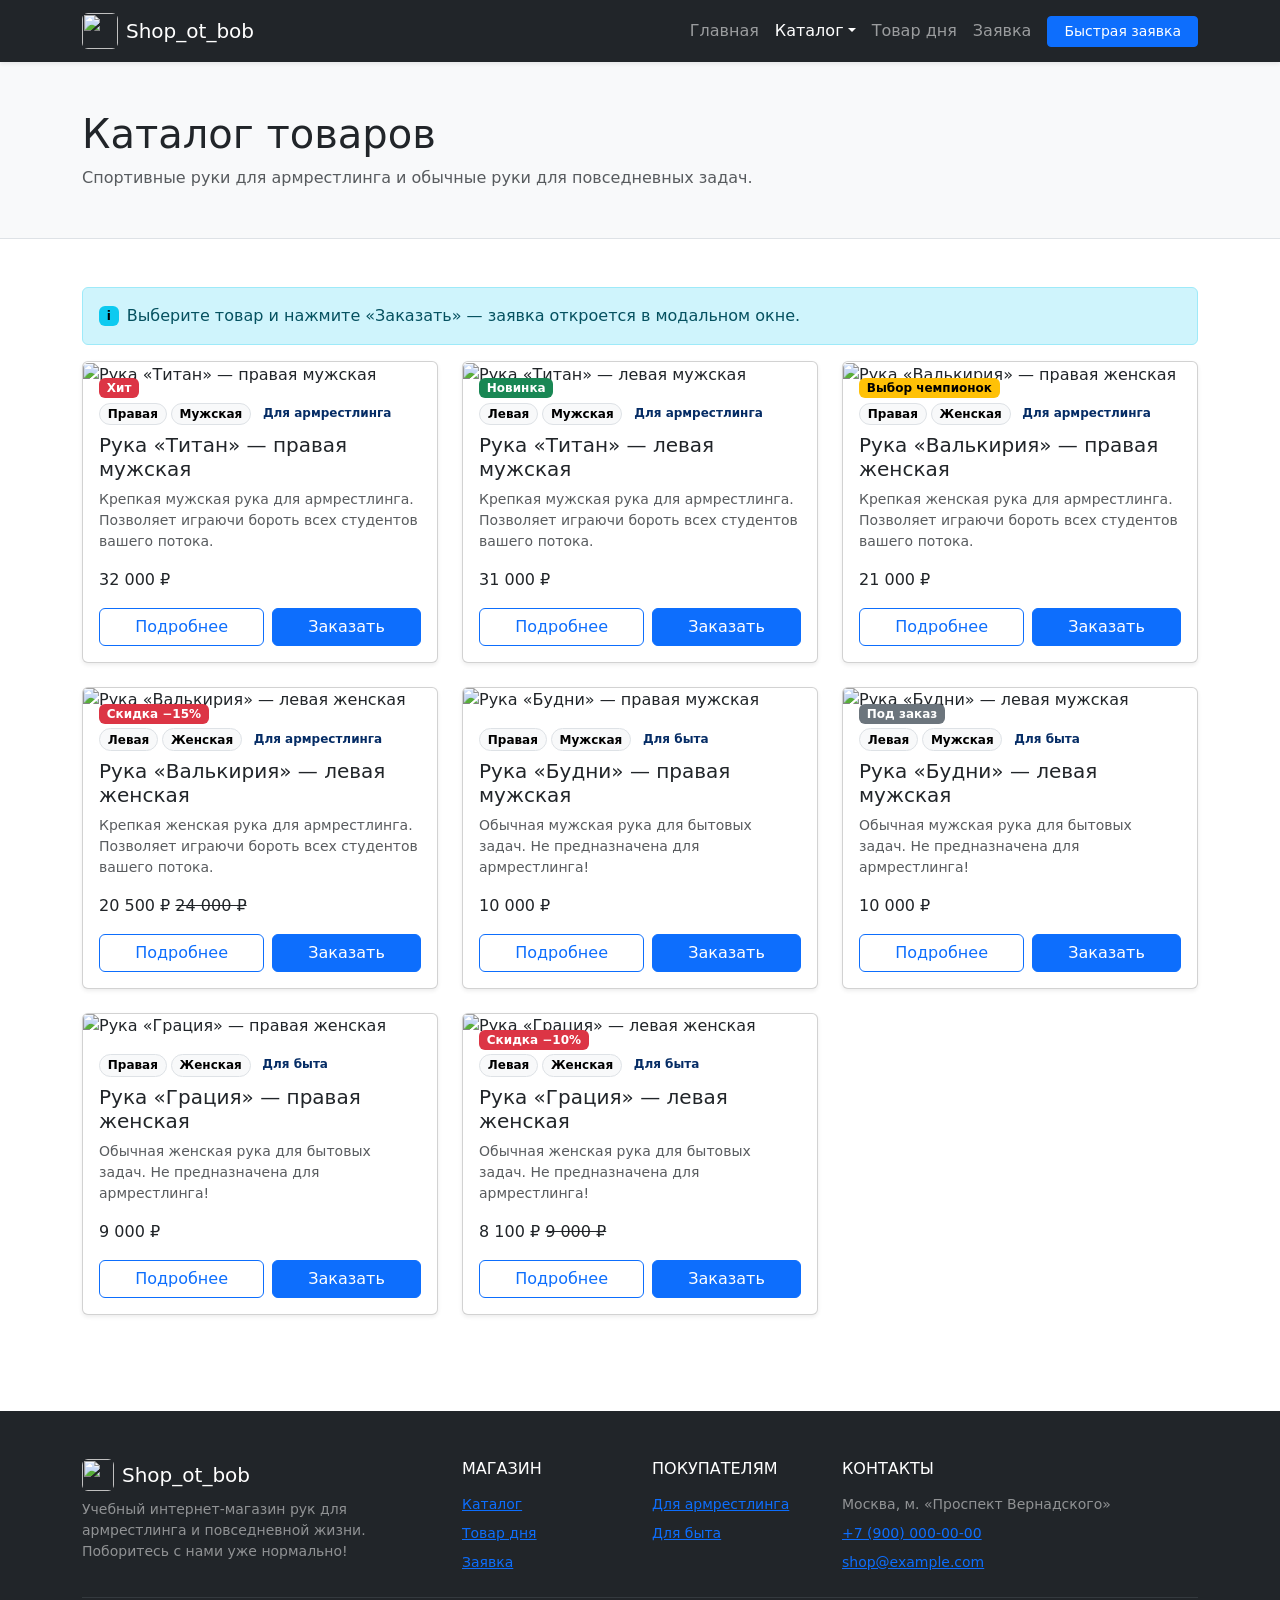
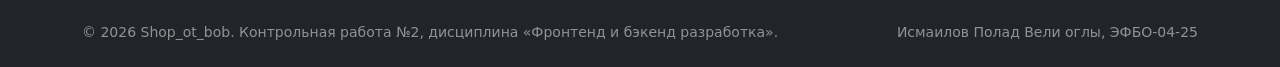
==== catalog.html @ 92229700 "feat: add catalog page with Bootstrap cards and badges Co-Authored-By: Claude Opus 5.5 <noreply@anth" ====
<!DOCTYPE html>
<html lang="ru">
<head>
  <meta charset="UTF-8">
  <meta name="viewport" content="width=device-width, initial-scale=1.0">
  <title>Каталог — Shop_ot_bob</title>
  <link rel="icon" type="image/png" href="images/logo.png">
  <link rel="preconnect" href="https://fonts.googleapis.com">
  <link rel="preconnect" href="https://fonts.gstatic.com" crossorigin>
  <link href="https://fonts.googleapis.com/css2?family=Russo+One&display=swap" rel="stylesheet">
  <link href="https://cdn.jsdelivr.net/npm/bootstrap@5.3.8/dist/css/bootstrap.min.css" rel="stylesheet">
  <link rel="stylesheet" href="css/custom.css">
</head>
<body class="d-flex flex-column min-vh-100">
  <header>
    <nav class="navbar navbar-expand-lg navbar-dark bg-dark sticky-top shadow-sm site-navbar" aria-label="Основная навигация">
      <div class="container">
        <a class="navbar-brand d-flex align-items-center gap-2 brand" href="index.html">
          <img src="images/logo.png" alt="" width="36" height="36" class="rounded-2">
          Shop_ot_bob
        </a>
        <button class="navbar-toggler" type="button" data-bs-toggle="collapse" data-bs-target="#mainNavbar" aria-controls="mainNavbar" aria-expanded="false" aria-label="Открыть меню">
          <span class="navbar-toggler-icon"></span>
        </button>
        <div class="collapse navbar-collapse" id="mainNavbar">
          <ul class="navbar-nav ms-auto mb-2 mb-lg-0 align-items-lg-center">
          <li class="nav-item"><a class="nav-link" href="index.html">Главная</a></li>
          <li class="nav-item dropdown">
            <a class="nav-link dropdown-toggle active" aria-current="page" href="catalog.html" role="button" data-bs-toggle="dropdown" aria-expanded="false">Каталог</a>
            <ul class="dropdown-menu dropdown-menu-dark">
              <li><a class="dropdown-item" href="catalog.html">Все товары</a></li>
              <li><hr class="dropdown-divider"></li>
              <li><a class="dropdown-item" href="catalog.html?category=sport">Для армрестлинга</a></li>
              <li><a class="dropdown-item" href="catalog.html?category=daily">Для быта</a></li>
            </ul>
          </li>
          <li class="nav-item"><a class="nav-link" href="product.html">Товар дня</a></li>
          <li class="nav-item"><a class="nav-link" href="order.html">Заявка</a></li>
          <li class="nav-item ms-lg-2 mt-2 mt-lg-0">
            <button type="button" class="btn btn-primary btn-sm px-3" data-bs-toggle="modal" data-bs-target="#orderModal">Быстрая заявка</button>
          </li>
          </ul>
        </div>
      </div>
    </nav>
  </header>

  <main class="flex-grow-1">
    <section class="page-head bg-body-tertiary border-bottom py-4 py-lg-5">
      <div class="container">
        <h1 class="section-title display-6 mb-2">Каталог товаров</h1>
        <p class="text-body-secondary mb-0">Спортивные руки для армрестлинга и обычные руки для повседневных задач.</p>
      </div>
    </section>

    <section class="container my-4 my-lg-5">
          <div class="alert alert-info d-flex align-items-center gap-2" role="alert">
            <span class="badge text-bg-info">i</span>
            <span>Выберите товар и нажмите «Заказать» — заявка откроется в модальном окне.</span>
          </div>
          <div class="row g-4" id="catalogGrid">
            <div class="col-12 col-sm-6 col-xl-4 product-col" data-id="1" data-name="Рука «Титан» — правая мужская" data-price="32000" data-category="sport" data-gender="m" data-side="right" data-stock="yes">
              <article class="card product-card h-100 shadow-sm">
                <div class="product-card__media position-relative">
                  <span class="badge text-bg-danger product-card__badge position-absolute top-0 start-0 m-3">Хит</span>
                  <img src="images/pravaya_ruka.png" class="card-img-top product-card__img" alt="Рука «Титан» — правая мужская" loading="lazy">
                </div>
                <div class="card-body d-flex flex-column">
                  <div class="d-flex flex-wrap gap-1 mb-2">
                    <span class="badge rounded-pill text-bg-light border">Правая</span>
                    <span class="badge rounded-pill text-bg-light border">Мужская</span>
                    <span class="badge rounded-pill text-bg-primary-subtle text-primary-emphasis">Для армрестлинга</span>
                  </div>
                  <h3 class="card-title h5">Рука «Титан» — правая мужская</h3>
                  <p class="card-text text-body-secondary small">Крепкая мужская рука для армрестлинга. Позволяет играючи бороть всех студентов вашего потока.</p>
                  <div class="mt-auto">
                    <p class="price mb-3">32 000 ₽</p>
                    <div class="d-flex gap-2">
                      <a href="product.html?id=1" class="btn btn-outline-primary flex-fill">Подробнее</a>
                      <button type="button" class="btn btn-primary flex-fill" data-bs-toggle="modal" data-bs-target="#orderModal" data-product="1">Заказать</button>
                    </div>
                  </div>
                </div>
              </article>
            </div>
            <div class="col-12 col-sm-6 col-xl-4 product-col" data-id="2" data-name="Рука «Титан» — левая мужская" data-price="31000" data-category="sport" data-gender="m" data-side="left" data-stock="yes">
              <article class="card product-card h-100 shadow-sm">
                <div class="product-card__media position-relative">
                  <span class="badge text-bg-success product-card__badge position-absolute top-0 start-0 m-3">Новинка</span>
                  <img src="images/levaya_ruka.png" class="card-img-top product-card__img" alt="Рука «Титан» — левая мужская" loading="lazy">
                </div>
                <div class="card-body d-flex flex-column">
                  <div class="d-flex flex-wrap gap-1 mb-2">
                    <span class="badge rounded-pill text-bg-light border">Левая</span>
                    <span class="badge rounded-pill text-bg-light border">Мужская</span>
                    <span class="badge rounded-pill text-bg-primary-subtle text-primary-emphasis">Для армрестлинга</span>
                  </div>
                  <h3 class="card-title h5">Рука «Титан» — левая мужская</h3>
                  <p class="card-text text-body-secondary small">Крепкая мужская рука для армрестлинга. Позволяет играючи бороть всех студентов вашего потока.</p>
                  <div class="mt-auto">
                    <p class="price mb-3">31 000 ₽</p>
                    <div class="d-flex gap-2">
                      <a href="product.html?id=2" class="btn btn-outline-primary flex-fill">Подробнее</a>
                      <button type="button" class="btn btn-primary flex-fill" data-bs-toggle="modal" data-bs-target="#orderModal" data-product="2">Заказать</button>
                    </div>
                  </div>
                </div>
              </article>
            </div>
            <div class="col-12 col-sm-6 col-xl-4 product-col" data-id="3" data-name="Рука «Валькирия» — правая женская" data-price="21000" data-category="sport" data-gender="f" data-side="right" data-stock="yes">
              <article class="card product-card h-100 shadow-sm">
                <div class="product-card__media position-relative">
                  <span class="badge text-bg-warning product-card__badge position-absolute top-0 start-0 m-3">Выбор чемпионок</span>
                  <img src="images/prav_zhenskaya_ruka.png" class="card-img-top product-card__img" alt="Рука «Валькирия» — правая женская" loading="lazy">
                </div>
                <div class="card-body d-flex flex-column">
                  <div class="d-flex flex-wrap gap-1 mb-2">
                    <span class="badge rounded-pill text-bg-light border">Правая</span>
                    <span class="badge rounded-pill text-bg-light border">Женская</span>
                    <span class="badge rounded-pill text-bg-primary-subtle text-primary-emphasis">Для армрестлинга</span>
                  </div>
                  <h3 class="card-title h5">Рука «Валькирия» — правая женская</h3>
                  <p class="card-text text-body-secondary small">Крепкая женская рука для армрестлинга. Позволяет играючи бороть всех студентов вашего потока.</p>
                  <div class="mt-auto">
                    <p class="price mb-3">21 000 ₽</p>
                    <div class="d-flex gap-2">
                      <a href="product.html?id=3" class="btn btn-outline-primary flex-fill">Подробнее</a>
                      <button type="button" class="btn btn-primary flex-fill" data-bs-toggle="modal" data-bs-target="#orderModal" data-product="3">Заказать</button>
                    </div>
                  </div>
                </div>
              </article>
            </div>
            <div class="col-12 col-sm-6 col-xl-4 product-col" data-id="4" data-name="Рука «Валькирия» — левая женская" data-price="20500" data-category="sport" data-gender="f" data-side="left" data-stock="yes">
              <article class="card product-card h-100 shadow-sm">
                <div class="product-card__media position-relative">
                  <span class="badge text-bg-danger product-card__badge position-absolute top-0 start-0 m-3">Скидка −15%</span>
                  <img src="images/lev_zhenskaya_ruka.png" class="card-img-top product-card__img" alt="Рука «Валькирия» — левая женская" loading="lazy">
                </div>
                <div class="card-body d-flex flex-column">
                  <div class="d-flex flex-wrap gap-1 mb-2">
                    <span class="badge rounded-pill text-bg-light border">Левая</span>
                    <span class="badge rounded-pill text-bg-light border">Женская</span>
                    <span class="badge rounded-pill text-bg-primary-subtle text-primary-emphasis">Для армрестлинга</span>
                  </div>
                  <h3 class="card-title h5">Рука «Валькирия» — левая женская</h3>
                  <p class="card-text text-body-secondary small">Крепкая женская рука для армрестлинга. Позволяет играючи бороть всех студентов вашего потока.</p>
                  <div class="mt-auto">
                    <p class="price mb-3">20 500 ₽ <s class="price-old">24 000 ₽</s></p>
                    <div class="d-flex gap-2">
                      <a href="product.html?id=4" class="btn btn-outline-primary flex-fill">Подробнее</a>
                      <button type="button" class="btn btn-primary flex-fill" data-bs-toggle="modal" data-bs-target="#orderModal" data-product="4">Заказать</button>
                    </div>
                  </div>
                </div>
              </article>
            </div>
            <div class="col-12 col-sm-6 col-xl-4 product-col" data-id="5" data-name="Рука «Будни» — правая мужская" data-price="10000" data-category="daily" data-gender="m" data-side="right" data-stock="yes">
              <article class="card product-card h-100 shadow-sm">
                <div class="product-card__media position-relative">
                  <img src="images/prav_ruka_kontur.png" class="card-img-top product-card__img" alt="Рука «Будни» — правая мужская" loading="lazy">
                </div>
                <div class="card-body d-flex flex-column">
                  <div class="d-flex flex-wrap gap-1 mb-2">
                    <span class="badge rounded-pill text-bg-light border">Правая</span>
                    <span class="badge rounded-pill text-bg-light border">Мужская</span>
                    <span class="badge rounded-pill text-bg-primary-subtle text-primary-emphasis">Для быта</span>
                  </div>
                  <h3 class="card-title h5">Рука «Будни» — правая мужская</h3>
                  <p class="card-text text-body-secondary small">Обычная мужская рука для бытовых задач. Не предназначена для армрестлинга!</p>
                  <div class="mt-auto">
                    <p class="price mb-3">10 000 ₽</p>
                    <div class="d-flex gap-2">
                      <a href="product.html?id=5" class="btn btn-outline-primary flex-fill">Подробнее</a>
                      <button type="button" class="btn btn-primary flex-fill" data-bs-toggle="modal" data-bs-target="#orderModal" data-product="5">Заказать</button>
                    </div>
                  </div>
                </div>
              </article>
            </div>
            <div class="col-12 col-sm-6 col-xl-4 product-col" data-id="6" data-name="Рука «Будни» — левая мужская" data-price="10000" data-category="daily" data-gender="m" data-side="left" data-stock="no">
              <article class="card product-card h-100 shadow-sm">
                <div class="product-card__media position-relative">
                  <span class="badge text-bg-secondary product-card__badge position-absolute top-0 start-0 m-3">Под заказ</span>
                  <img src="images/lev_ruka_kontur.png" class="card-img-top product-card__img" alt="Рука «Будни» — левая мужская" loading="lazy">
                </div>
                <div class="card-body d-flex flex-column">
                  <div class="d-flex flex-wrap gap-1 mb-2">
                    <span class="badge rounded-pill text-bg-light border">Левая</span>
                    <span class="badge rounded-pill text-bg-light border">Мужская</span>
                    <span class="badge rounded-pill text-bg-primary-subtle text-primary-emphasis">Для быта</span>
                  </div>
                  <h3 class="card-title h5">Рука «Будни» — левая мужская</h3>
                  <p class="card-text text-body-secondary small">Обычная мужская рука для бытовых задач. Не предназначена для армрестлинга!</p>
                  <div class="mt-auto">
                    <p class="price mb-3">10 000 ₽</p>
                    <div class="d-flex gap-2">
                      <a href="product.html?id=6" class="btn btn-outline-primary flex-fill">Подробнее</a>
                      <button type="button" class="btn btn-primary flex-fill" data-bs-toggle="modal" data-bs-target="#orderModal" data-product="6">Заказать</button>
                    </div>
                  </div>
                </div>
              </article>
            </div>
            <div class="col-12 col-sm-6 col-xl-4 product-col" data-id="7" data-name="Рука «Грация» — правая женская" data-price="9000" data-category="daily" data-gender="f" data-side="right" data-stock="yes">
              <article class="card product-card h-100 shadow-sm">
                <div class="product-card__media position-relative">
                  <img src="images/prav_tonkaya_zhenskaya_ruka.png" class="card-img-top product-card__img" alt="Рука «Грация» — правая женская" loading="lazy">
                </div>
                <div class="card-body d-flex flex-column">
                  <div class="d-flex flex-wrap gap-1 mb-2">
                    <span class="badge rounded-pill text-bg-light border">Правая</span>
                    <span class="badge rounded-pill text-bg-light border">Женская</span>
                    <span class="badge rounded-pill text-bg-primary-subtle text-primary-emphasis">Для быта</span>
                  </div>
                  <h3 class="card-title h5">Рука «Грация» — правая женская</h3>
                  <p class="card-text text-body-secondary small">Обычная женская рука для бытовых задач. Не предназначена для армрестлинга!</p>
                  <div class="mt-auto">
                    <p class="price mb-3">9 000 ₽</p>
                    <div class="d-flex gap-2">
                      <a href="product.html?id=7" class="btn btn-outline-primary flex-fill">Подробнее</a>
                      <button type="button" class="btn btn-primary flex-fill" data-bs-toggle="modal" data-bs-target="#orderModal" data-product="7">Заказать</button>
                    </div>
                  </div>
                </div>
              </article>
            </div>
            <div class="col-12 col-sm-6 col-xl-4 product-col" data-id="8" data-name="Рука «Грация» — левая женская" data-price="8100" data-category="daily" data-gender="f" data-side="left" data-stock="yes">
              <article class="card product-card h-100 shadow-sm">
                <div class="product-card__media position-relative">
                  <span class="badge text-bg-danger product-card__badge position-absolute top-0 start-0 m-3">Скидка −10%</span>
                  <img src="images/lev_tonkaya_zhenskaya_ruka.png" class="card-img-top product-card__img" alt="Рука «Грация» — левая женская" loading="lazy">
                </div>
                <div class="card-body d-flex flex-column">
                  <div class="d-flex flex-wrap gap-1 mb-2">
                    <span class="badge rounded-pill text-bg-light border">Левая</span>
                    <span class="badge rounded-pill text-bg-light border">Женская</span>
                    <span class="badge rounded-pill text-bg-primary-subtle text-primary-emphasis">Для быта</span>
                  </div>
                  <h3 class="card-title h5">Рука «Грация» — левая женская</h3>
                  <p class="card-text text-body-secondary small">Обычная женская рука для бытовых задач. Не предназначена для армрестлинга!</p>
                  <div class="mt-auto">
                    <p class="price mb-3">8 100 ₽ <s class="price-old">9 000 ₽</s></p>
                    <div class="d-flex gap-2">
                      <a href="product.html?id=8" class="btn btn-outline-primary flex-fill">Подробнее</a>
                      <button type="button" class="btn btn-primary flex-fill" data-bs-toggle="modal" data-bs-target="#orderModal" data-product="8">Заказать</button>
                    </div>
                  </div>
                </div>
              </article>
            </div>
          </div>
    </section>
  </main>

  <footer class="site-footer bg-dark text-white-50 pt-5 pb-4 mt-5">
    <div class="container">
      <div class="row g-4">
        <div class="col-12 col-md-6 col-lg-4">
          <a class="d-inline-flex align-items-center gap-2 text-white text-decoration-none brand fs-5 mb-2" href="index.html">
            <img src="images/logo.png" alt="" width="32" height="32" class="rounded-2">
            Shop_ot_bob
          </a>
          <p class="small mb-0">Учебный интернет-магазин рук для армрестлинга и повседневной жизни. Поборитесь с нами уже нормально!</p>
        </div>
        <div class="col-6 col-md-3 col-lg-2">
          <h2 class="h6 text-white text-uppercase mb-3">Магазин</h2>
          <ul class="list-unstyled small mb-0">
            <li class="mb-2"><a class="footer-link" href="catalog.html">Каталог</a></li>
            <li class="mb-2"><a class="footer-link" href="product.html">Товар дня</a></li>
            <li><a class="footer-link" href="order.html">Заявка</a></li>
          </ul>
        </div>
        <div class="col-6 col-md-3 col-lg-2">
          <h2 class="h6 text-white text-uppercase mb-3">Покупателям</h2>
          <ul class="list-unstyled small mb-0">
            <li class="mb-2"><a class="footer-link" href="catalog.html?category=sport">Для армрестлинга</a></li>
            <li class="mb-2"><a class="footer-link" href="catalog.html?category=daily">Для быта</a></li>
          </ul>
        </div>
        <div class="col-12 col-lg-4">
          <h2 class="h6 text-white text-uppercase mb-3">Контакты</h2>
          <ul class="list-unstyled small mb-0">
            <li class="mb-2">Москва, м. «Проспект Вернадского»</li>
            <li class="mb-2"><a class="footer-link" href="tel:+79000000000">+7 (900) 000-00-00</a></li>
            <li><a class="footer-link" href="mailto:shop@example.com">shop@example.com</a></li>
          </ul>
        </div>
      </div>
      <hr class="border-secondary my-4">
      <div class="d-flex flex-column flex-md-row justify-content-between gap-2 small">
        <span>&copy; 2026 Shop_ot_bob. Контрольная работа №2, дисциплина «Фронтенд и бэкенд разработка».</span>
        <span>Исмаилов Полад Вели оглы, ЭФБО-04-25</span>
      </div>
    </div>
  </footer>

  <div class="modal fade" id="orderModal" tabindex="-1" aria-labelledby="orderModalLabel" aria-hidden="true">
    <div class="modal-dialog modal-dialog-centered">
      <div class="modal-content">
        <form id="quickOrderForm" action="#" method="post">
          <div class="modal-header">
            <h2 class="modal-title fs-5" id="orderModalLabel">Быстрая заявка</h2>
            <button type="button" class="btn-close" data-bs-dismiss="modal" aria-label="Закрыть"></button>
          </div>
          <div class="modal-body">
            <p class="text-body-secondary small">Оставьте контакты — перезвоним в течение дня и уточним размер хвата.</p>
            <div class="mb-3">
              <label for="quick-name" class="form-label">Имя</label>
              <input id="quick-name" name="name" type="text" class="form-control" placeholder="Как к вам обращаться" minlength="2" autocomplete="given-name" required>
            </div>
            <div class="mb-3">
              <label for="quick-phone" class="form-label">Телефон</label>
              <div class="input-group has-validation">
                <span class="input-group-text">+7</span>
                <input id="quick-phone" name="phone" type="tel" inputmode="numeric" class="form-control" placeholder="9001234567" pattern="[0-9]{10}" autocomplete="tel-national" required>
              </div>
            </div>
            <div class="mb-3">
              <label for="quick-product" class="form-label">Товар</label>
              <select id="quick-product" name="product" class="form-select" required>
                <option value="" selected disabled>Выберите товар</option>
                <option value="1" data-price="32000">Рука «Титан» — правая мужская — 32 000 ₽</option>
                <option value="2" data-price="31000">Рука «Титан» — левая мужская — 31 000 ₽</option>
                <option value="3" data-price="21000">Рука «Валькирия» — правая женская — 21 000 ₽</option>
                <option value="4" data-price="20500">Рука «Валькирия» — левая женская — 20 500 ₽</option>
                <option value="5" data-price="10000">Рука «Будни» — правая мужская — 10 000 ₽</option>
                <option value="6" data-price="10000">Рука «Будни» — левая мужская — 10 000 ₽</option>
                <option value="7" data-price="9000">Рука «Грация» — правая женская — 9 000 ₽</option>
                <option value="8" data-price="8100">Рука «Грация» — левая женская — 8 100 ₽</option>
              </select>
            </div>
            <div class="form-check">
              <input id="quick-agree" name="agreement" type="checkbox" class="form-check-input" required>
              <label for="quick-agree" class="form-check-label">Согласен на обработку персональных данных</label>
            </div>
          </div>
          <div class="modal-footer">
            <button type="button" class="btn btn-outline-secondary" data-bs-dismiss="modal">Отмена</button>
            <button type="submit" class="btn btn-primary">Отправить заявку</button>
          </div>
        </form>
      </div>
    </div>
  </div>

  <script src="https://cdn.jsdelivr.net/npm/bootstrap@5.3.8/dist/js/bootstrap.bundle.min.js"></script>
</body>
</html>
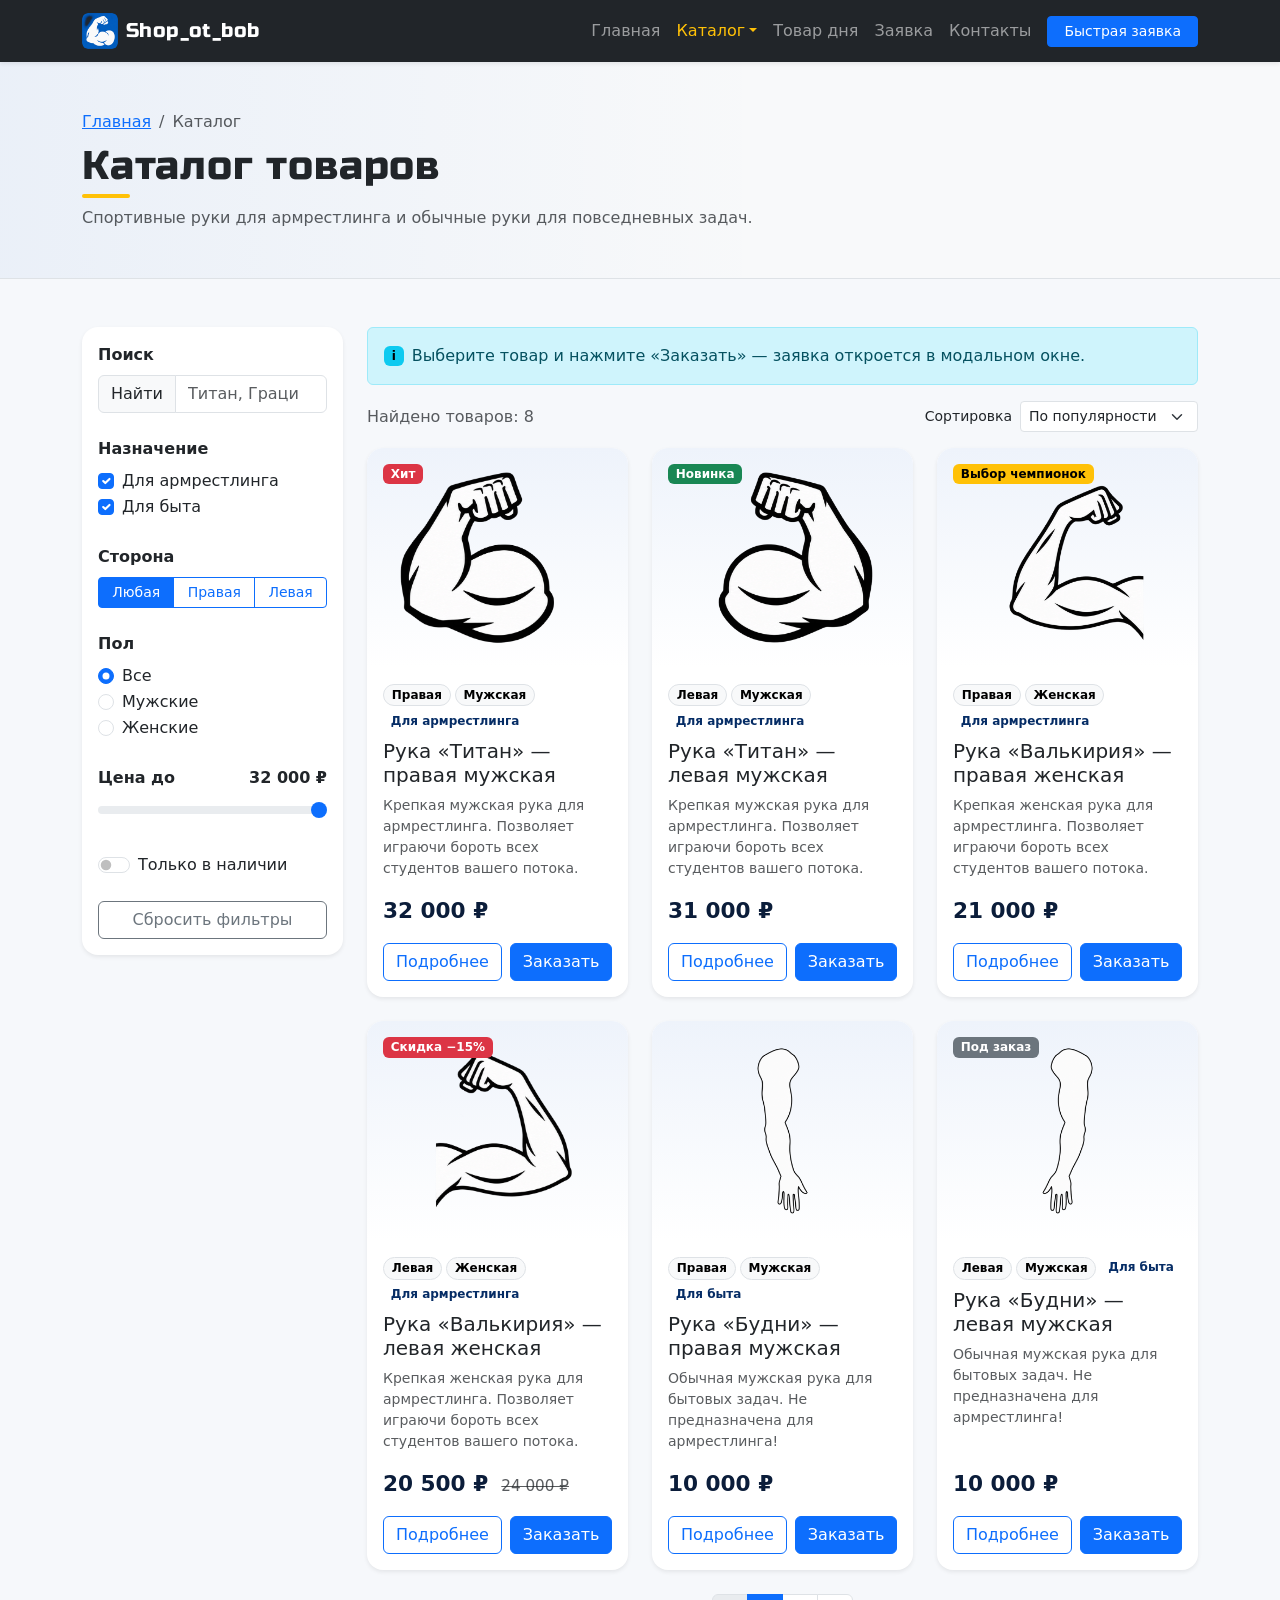
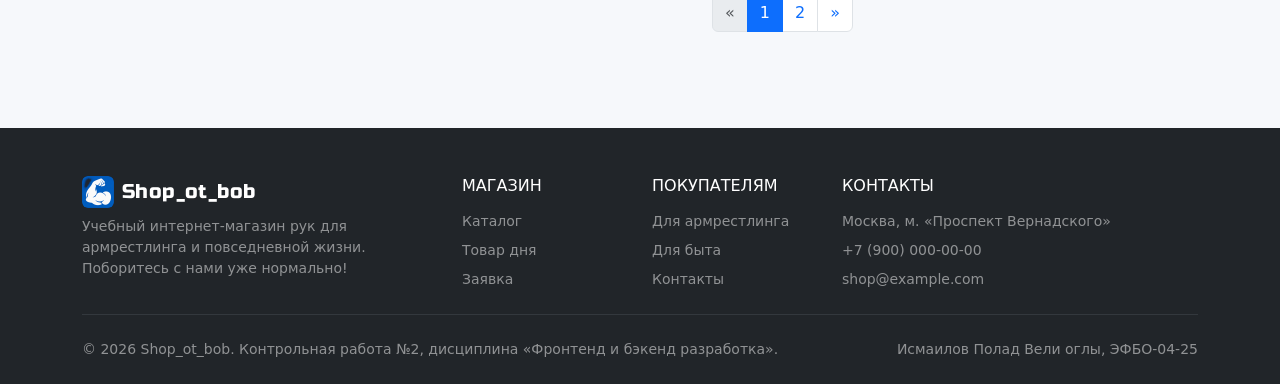
==== commit 723ca0e5: "feat: add catalog filters, sorting and pagination Co-Authored-By: Claude Opus 5.5 <noreply@anthropic" ====
--- a/catalog.html
+++ b/catalog.html
@@ -36,6 +36,7 @@
           </li>
           <li class="nav-item"><a class="nav-link" href="product.html">Товар дня</a></li>
           <li class="nav-item"><a class="nav-link" href="order.html">Заявка</a></li>
+          <li class="nav-item"><a class="nav-link" href="contacts.html">Контакты</a></li>
           <li class="nav-item ms-lg-2 mt-2 mt-lg-0">
             <button type="button" class="btn btn-primary btn-sm px-3" data-bs-toggle="modal" data-bs-target="#orderModal">Быстрая заявка</button>
           </li>
@@ -48,16 +49,104 @@
   <main class="flex-grow-1">
     <section class="page-head bg-body-tertiary border-bottom py-4 py-lg-5">
       <div class="container">
+        <nav aria-label="Хлебные крошки">
+          <ol class="breadcrumb mb-2">
+            <li class="breadcrumb-item"><a href="index.html">Главная</a></li>
+            <li class="breadcrumb-item active" aria-current="page">Каталог</li>
+          </ol>
+        </nav>
         <h1 class="section-title display-6 mb-2">Каталог товаров</h1>
         <p class="text-body-secondary mb-0">Спортивные руки для армрестлинга и обычные руки для повседневных задач.</p>
       </div>
     </section>
 
     <section class="container my-4 my-lg-5">
+      <div class="row g-4">
+        <aside class="col-12 col-lg-3" aria-label="Фильтры каталога">
+          <button class="btn btn-outline-primary w-100 d-lg-none" type="button" data-bs-toggle="collapse" data-bs-target="#filtersCollapse" aria-expanded="false" aria-controls="filtersCollapse">Фильтры и поиск</button>
+          <div class="collapse d-lg-block mt-3 mt-lg-0" id="filtersCollapse">
+            <form id="filterForm" class="card card-body shadow-sm filter-panel" role="search">
+              <label for="filter-search" class="form-label fw-semibold">Поиск</label>
+              <div class="input-group mb-4">
+                <span class="input-group-text">Найти</span>
+                <input id="filter-search" name="search" type="search" class="form-control" placeholder="Титан, Грация…">
+              </div>
+
+              <fieldset class="mb-4">
+                <legend class="fs-6 fw-semibold">Назначение</legend>
+                <div class="form-check">
+                  <input class="form-check-input" type="checkbox" name="category" value="sport" id="cat-sport" checked>
+                  <label class="form-check-label" for="cat-sport">Для армрестлинга</label>
+                </div>
+                <div class="form-check">
+                  <input class="form-check-input" type="checkbox" name="category" value="daily" id="cat-daily" checked>
+                  <label class="form-check-label" for="cat-daily">Для быта</label>
+                </div>
+              </fieldset>
+
+              <fieldset class="mb-4">
+                <legend class="fs-6 fw-semibold">Сторона</legend>
+                <div class="btn-group w-100" role="group" aria-label="Выбор стороны">
+                  <input type="radio" class="btn-check" name="side" id="side-all" value="all" checked>
+                  <label class="btn btn-outline-primary btn-sm" for="side-all">Любая</label>
+                  <input type="radio" class="btn-check" name="side" id="side-right" value="right">
+                  <label class="btn btn-outline-primary btn-sm" for="side-right">Правая</label>
+                  <input type="radio" class="btn-check" name="side" id="side-left" value="left">
+                  <label class="btn btn-outline-primary btn-sm" for="side-left">Левая</label>
+                </div>
+              </fieldset>
+
+              <fieldset class="mb-4">
+                <legend class="fs-6 fw-semibold">Пол</legend>
+                <div class="form-check">
+                  <input class="form-check-input" type="radio" name="gender" value="all" id="gender-all" checked>
+                  <label class="form-check-label" for="gender-all">Все</label>
+                </div>
+                <div class="form-check">
+                  <input class="form-check-input" type="radio" name="gender" value="m" id="gender-m">
+                  <label class="form-check-label" for="gender-m">Мужские</label>
+                </div>
+                <div class="form-check">
+                  <input class="form-check-input" type="radio" name="gender" value="f" id="gender-f">
+                  <label class="form-check-label" for="gender-f">Женские</label>
+                </div>
+              </fieldset>
+
+              <div class="mb-4">
+                <label for="filter-price" class="form-label fw-semibold d-flex justify-content-between">
+                  <span>Цена до</span>
+                  <output id="priceOutput" for="filter-price">32&nbsp;000&nbsp;₽</output>
+                </label>
+                <input id="filter-price" name="price" type="range" class="form-range" min="8000" max="32000" step="500" value="32000">
+              </div>
+
+              <div class="form-check form-switch mb-4">
+                <input class="form-check-input" type="checkbox" role="switch" name="stock" id="filter-stock">
+                <label class="form-check-label" for="filter-stock">Только в наличии</label>
+              </div>
+
+              <button type="reset" class="btn btn-outline-secondary w-100">Сбросить фильтры</button>
+            </form>
+          </div>
+        </aside>
+
+        <div class="col-12 col-lg-9">
           <div class="alert alert-info d-flex align-items-center gap-2" role="alert">
             <span class="badge text-bg-info">i</span>
             <span>Выберите товар и нажмите «Заказать» — заявка откроется в модальном окне.</span>
           </div>
+          <div class="d-flex flex-column flex-sm-row justify-content-between align-items-sm-center gap-2 mb-3">
+            <p id="resultCount" class="mb-0 text-body-secondary" aria-live="polite">Найдено товаров: 8</p>
+            <div class="d-flex align-items-center gap-2">
+              <label for="sortSelect" class="small text-nowrap">Сортировка</label>
+              <select id="sortSelect" class="form-select form-select-sm">
+                <option value="default" selected>По популярности</option>
+                <option value="price-asc">Сначала дешевле</option>
+                <option value="price-desc">Сначала дороже</option>
+                <option value="name">По названию</option>
+              </select>
+            </div>
+          </div>
           <div class="row g-4" id="catalogGrid">
             <div class="col-12 col-sm-6 col-xl-4 product-col" data-id="1" data-name="Рука «Титан» — правая мужская" data-price="32000" data-category="sport" data-gender="m" data-side="right" data-stock="yes">
               <article class="card product-card h-100 shadow-sm">
@@ -250,6 +339,14 @@
               </article>
             </div>
           </div>
+          <div id="emptyAlert" class="alert alert-warning mt-3 d-none" role="alert">
+            По выбранным фильтрам ничего не найдено. Измените условия или <button type="button" class="btn btn-link alert-link p-0 align-baseline" id="emptyReset">сбросьте фильтры</button>.
+          </div>
+          <nav aria-label="Страницы каталога" class="mt-4">
+            <ul class="pagination justify-content-center mb-0" id="catalogPagination"></ul>
+          </nav>
+        </div>
+      </div>
     </section>
   </main>
 
@@ -276,6 +373,7 @@
           <ul class="list-unstyled small mb-0">
             <li class="mb-2"><a class="footer-link" href="catalog.html?category=sport">Для армрестлинга</a></li>
             <li class="mb-2"><a class="footer-link" href="catalog.html?category=daily">Для быта</a></li>
+            <li><a class="footer-link" href="contacts.html">Контакты</a></li>
           </ul>
         </div>
         <div class="col-12 col-lg-4">
@@ -298,7 +396,7 @@
   <div class="modal fade" id="orderModal" tabindex="-1" aria-labelledby="orderModalLabel" aria-hidden="true">
     <div class="modal-dialog modal-dialog-centered">
       <div class="modal-content">
-        <form id="quickOrderForm" action="#" method="post">
+        <form id="quickOrderForm" class="needs-validation" action="#" method="post" novalidate>
           <div class="modal-header">
             <h2 class="modal-title fs-5" id="orderModalLabel">Быстрая заявка</h2>
             <button type="button" class="btn-close" data-bs-dismiss="modal" aria-label="Закрыть"></button>
@@ -308,12 +406,14 @@
             <div class="mb-3">
               <label for="quick-name" class="form-label">Имя</label>
               <input id="quick-name" name="name" type="text" class="form-control" placeholder="Как к вам обращаться" minlength="2" autocomplete="given-name" required>
+              <div class="invalid-feedback">Введите имя (минимум 2 символа).</div>
             </div>
             <div class="mb-3">
               <label for="quick-phone" class="form-label">Телефон</label>
               <div class="input-group has-validation">
                 <span class="input-group-text">+7</span>
                 <input id="quick-phone" name="phone" type="tel" inputmode="numeric" class="form-control" placeholder="9001234567" pattern="[0-9]{10}" autocomplete="tel-national" required>
+                <div class="invalid-feedback">Введите 10 цифр номера без +7.</div>
               </div>
             </div>
             <div class="mb-3">
@@ -329,10 +429,12 @@
                 <option value="7" data-price="9000">Рука «Грация» — правая женская — 9 000 ₽</option>
                 <option value="8" data-price="8100">Рука «Грация» — левая женская — 8 100 ₽</option>
               </select>
+              <div class="invalid-feedback">Выберите товар.</div>
             </div>
             <div class="form-check">
               <input id="quick-agree" name="agreement" type="checkbox" class="form-check-input" required>
               <label for="quick-agree" class="form-check-label">Согласен на обработку персональных данных</label>
+              <div class="invalid-feedback">Без согласия заявку отправить нельзя.</div>
             </div>
           </div>
           <div class="modal-footer">
@@ -344,6 +446,19 @@
     </div>
   </div>
 
+  <div class="toast-container position-fixed bottom-0 end-0 p-3">
+    <div id="appToast" class="toast" role="status" aria-live="polite" aria-atomic="true">
+      <div class="toast-header">
+        <img src="images/logo.png" class="rounded me-2" alt="" width="20" height="20">
+        <strong class="me-auto">Shop_ot_bob</strong>
+        <small>только что</small>
+        <button type="button" class="btn-close" data-bs-dismiss="toast" aria-label="Закрыть"></button>
+      </div>
+      <div class="toast-body" id="appToastBody">Готово!</div>
+    </div>
+  </div>
+
   <script src="https://cdn.jsdelivr.net/npm/bootstrap@5.3.8/dist/js/bootstrap.bundle.min.js"></script>
+  <script src="js/main.js"></script>
 </body>
 </html>
--- a/css/custom.css
+++ b/css/custom.css
@@ -0,0 +1,260 @@
+:root {
+  --shop-accent: #ffc107;
+  --shop-dark: #0b1d3a;
+  --shop-blue: #0d5bd7;
+  --shop-radius: 1rem;
+}
+
+body {
+  background-color: #f6f8fb;
+}
+
+.brand,
+.section-title,
+.hero__title {
+  font-family: "Russo One", system-ui, sans-serif;
+  font-weight: 400;
+  letter-spacing: 0.02em;
+}
+
+.site-navbar .nav-link.active {
+  color: var(--shop-accent);
+}
+
+.section-title {
+  position: relative;
+  padding-bottom: 0.5rem;
+}
+
+.section-title::after {
+  content: "";
+  position: absolute;
+  left: 0;
+  bottom: 0;
+  width: 3rem;
+  height: 4px;
+  border-radius: 2px;
+  background-color: var(--shop-accent);
+}
+
+.text-center > .section-title::after,
+.section-title.text-center::after {
+  left: 50%;
+  transform: translateX(-50%);
+}
+
+.hero {
+  background:
+    radial-gradient(circle at 85% 20%, rgba(13, 91, 215, 0.55), transparent 55%),
+    linear-gradient(135deg, var(--shop-dark) 0%, #13305f 100%);
+}
+
+.hero__stat {
+  background-color: rgba(255, 255, 255, 0.08);
+  border: 1px solid rgba(255, 255, 255, 0.12);
+}
+
+.hero__media {
+  transform: rotate(1.5deg);
+}
+
+.feature {
+  transition: transform 0.2s ease, box-shadow 0.2s ease;
+}
+
+.feature:hover {
+  transform: translateY(-4px);
+  box-shadow: 0 0.75rem 1.5rem rgba(11, 29, 58, 0.08);
+}
+
+.feature__icon {
+  display: inline-flex;
+  align-items: center;
+  justify-content: center;
+  min-width: 3.5rem;
+  height: 3.5rem;
+  padding: 0 0.75rem;
+  border-radius: 999px;
+  background-color: var(--bs-primary-bg-subtle);
+  color: var(--bs-primary-text-emphasis);
+  font-family: "Russo One", system-ui, sans-serif;
+  font-size: 1.1rem;
+}
+
+.product-card {
+  border: 0;
+  border-radius: var(--shop-radius);
+  overflow: hidden;
+  transition: transform 0.2s ease, box-shadow 0.2s ease;
+}
+
+.product-card:hover {
+  transform: translateY(-4px);
+  box-shadow: 0 1rem 2rem rgba(11, 29, 58, 0.12) !important;
+}
+
+.product-card__media {
+  background: linear-gradient(180deg, #eef3fb 0%, #ffffff 100%);
+}
+
+.product-card__img {
+  height: 220px;
+  padding: 1.5rem;
+  object-fit: contain;
+}
+
+.product-card__badge {
+  z-index: 1;
+}
+
+.price {
+  font-weight: 700;
+  font-size: 1.35rem;
+  color: var(--shop-dark);
+}
+
+.price-old {
+  margin-left: 0.35rem;
+  font-weight: 400;
+  font-size: 0.95rem;
+  color: var(--bs-secondary-color);
+}
+
+.site-footer .footer-link {
+  color: inherit;
+  text-decoration: none;
+}
+
+.site-footer .footer-link:hover {
+  color: #fff;
+}
+
+.page-head {
+  background-image: linear-gradient(90deg, rgba(13, 91, 215, 0.06), transparent 60%);
+}
+
+.product-gallery {
+  background: linear-gradient(180deg, #eef3fb 0%, #ffffff 100%);
+}
+
+.product-gallery__img {
+  max-height: 420px;
+  object-fit: contain;
+}
+
+.accordion-button:not(.collapsed) {
+  background-color: var(--bs-primary-bg-subtle);
+}
+
+.filter-panel {
+  border: 0;
+  border-radius: var(--shop-radius);
+}
+
+.promo-slide {
+  min-height: 300px;
+  color: #fff;
+}
+
+.promo-slide--red {
+  background: linear-gradient(120deg, #b02a37, #e35d6a);
+}
+
+.promo-slide--blue {
+  background: linear-gradient(120deg, #0a3d91, var(--shop-blue));
+}
+
+.promo-slide--dark {
+  background: linear-gradient(120deg, var(--shop-dark), #2b3f63);
+}
+
+.promo-slide__img {
+  max-height: 240px;
+  max-width: 100%;
+  filter: drop-shadow(0 0.75rem 1.5rem rgba(0, 0, 0, 0.35));
+}
+
+.promo-carousel .carousel-indicators {
+  margin-bottom: 0.75rem;
+}
+
+.promo-carousel .carousel-control-prev,
+.promo-carousel .carousel-control-next {
+  width: 3rem;
+}
+
+.step__num {
+  display: flex;
+  align-items: center;
+  justify-content: center;
+  width: 3rem;
+  height: 3rem;
+  border-radius: 50%;
+  background-color: var(--shop-accent);
+  color: var(--shop-dark);
+  font-family: "Russo One", system-ui, sans-serif;
+  font-size: 1.25rem;
+}
+
+.cta {
+  background:
+    radial-gradient(circle at 10% 120%, rgba(255, 193, 7, 0.35), transparent 45%),
+    linear-gradient(120deg, var(--shop-blue), #0a3d91);
+}
+
+.order-summary {
+  top: 5.5rem;
+  border: 0;
+  border-radius: var(--shop-radius);
+  overflow: hidden;
+}
+
+.order-summary__img {
+  object-fit: contain;
+}
+
+.founder__img {
+  max-height: 180px;
+}
+
+.map-frame iframe {
+  border: 0;
+}
+
+.product-col.is-entering {
+  animation: card-in 0.25s ease both;
+}
+
+@keyframes card-in {
+  from {
+    opacity: 0;
+    transform: translateY(8px);
+  }
+  to {
+    opacity: 1;
+    transform: none;
+  }
+}
+
+@media (max-width: 575.98px) {
+  .hero__media {
+    transform: none;
+  }
+
+  .promo-slide {
+    min-height: 260px;
+  }
+
+  .map-frame.ratio-21x9 {
+    --bs-aspect-ratio: 75%;
+  }
+}
+
+@media (prefers-reduced-motion: reduce) {
+  .feature,
+  .product-card,
+  .product-col.is-entering {
+    transition: none;
+    animation: none;
+  }
+}
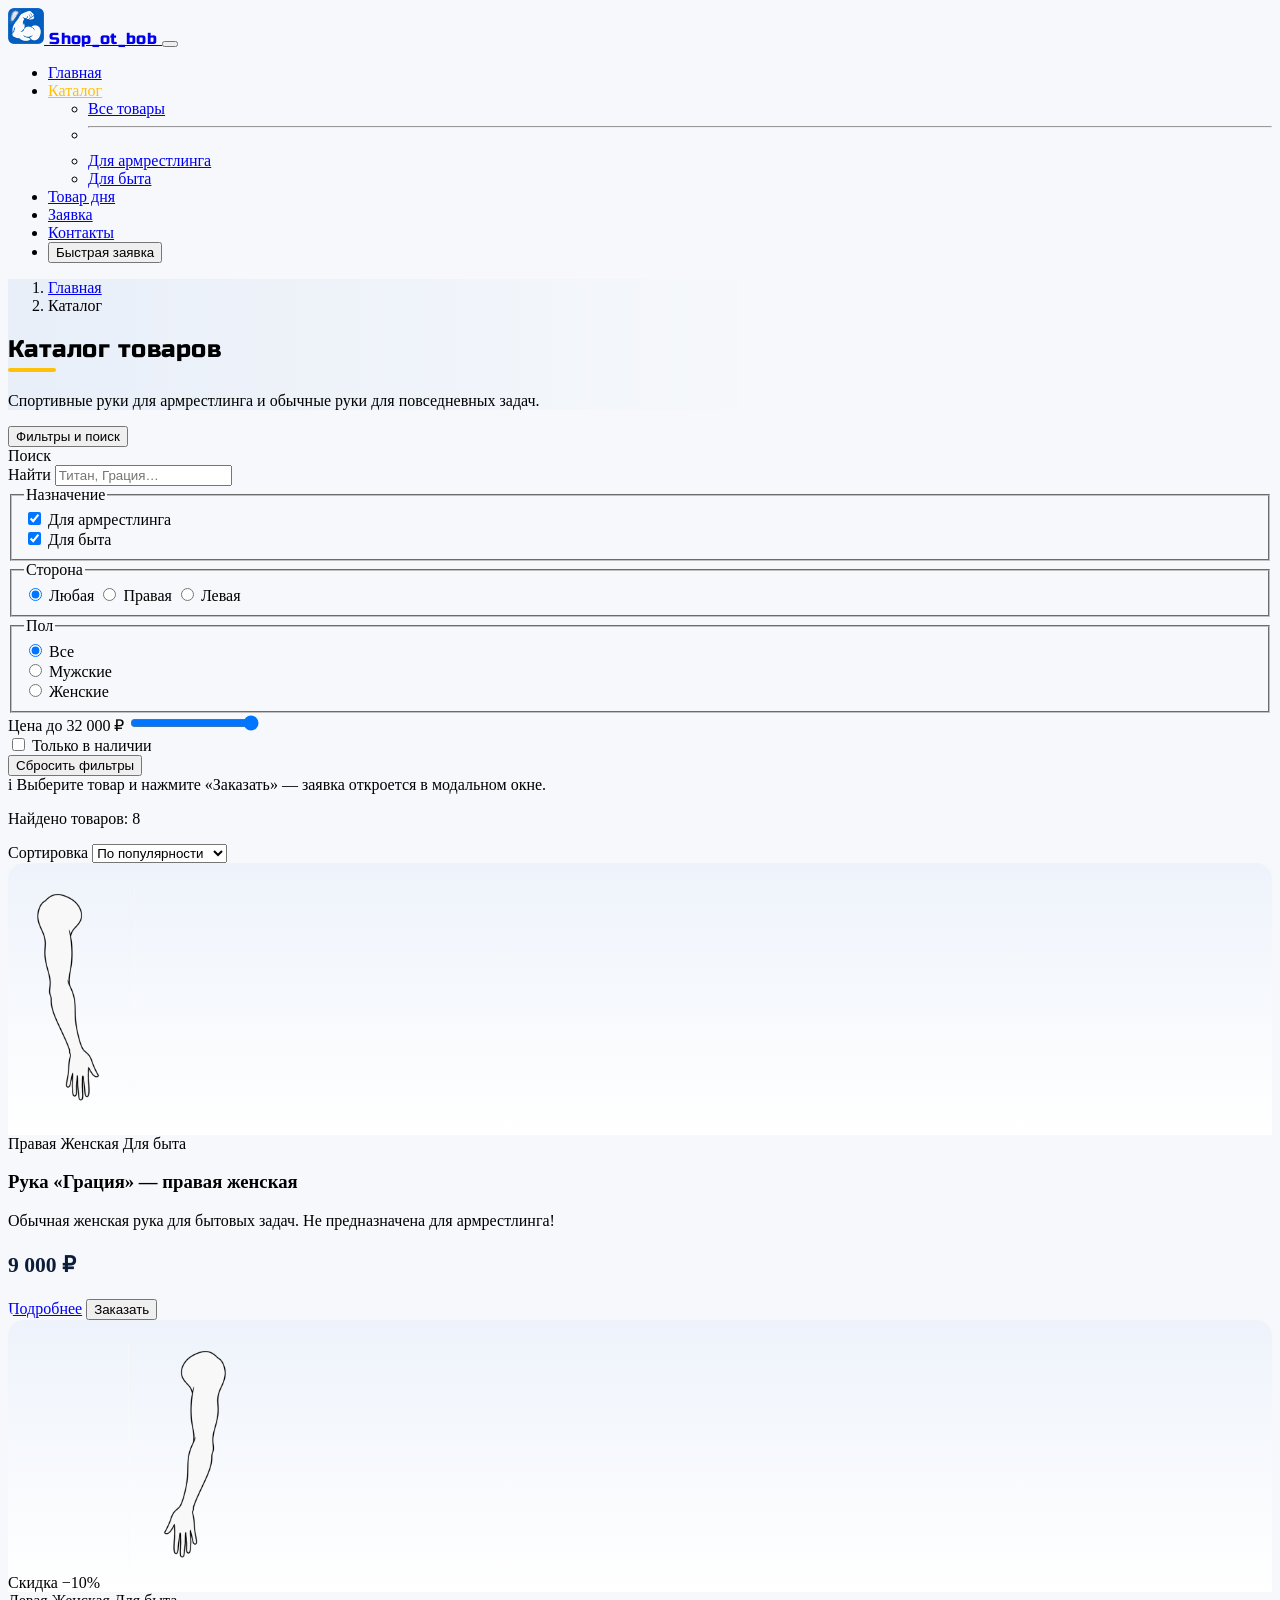
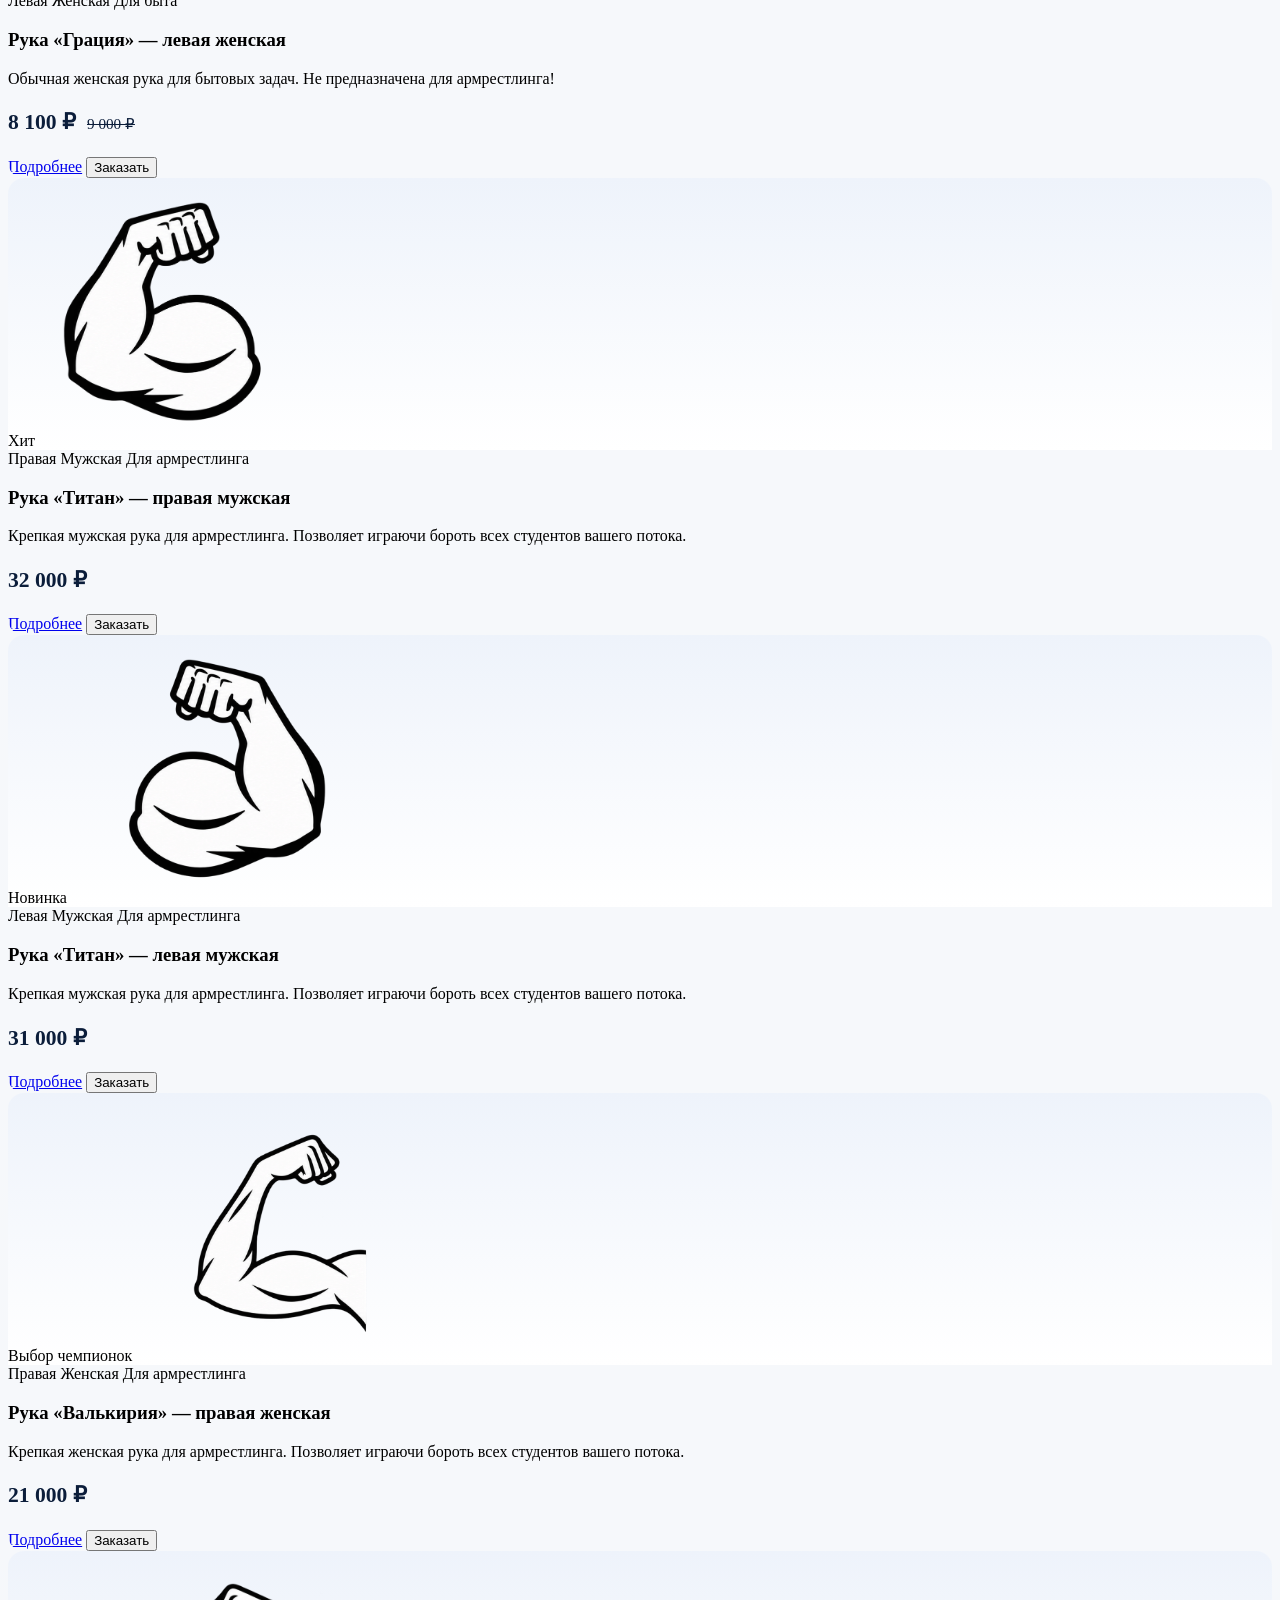
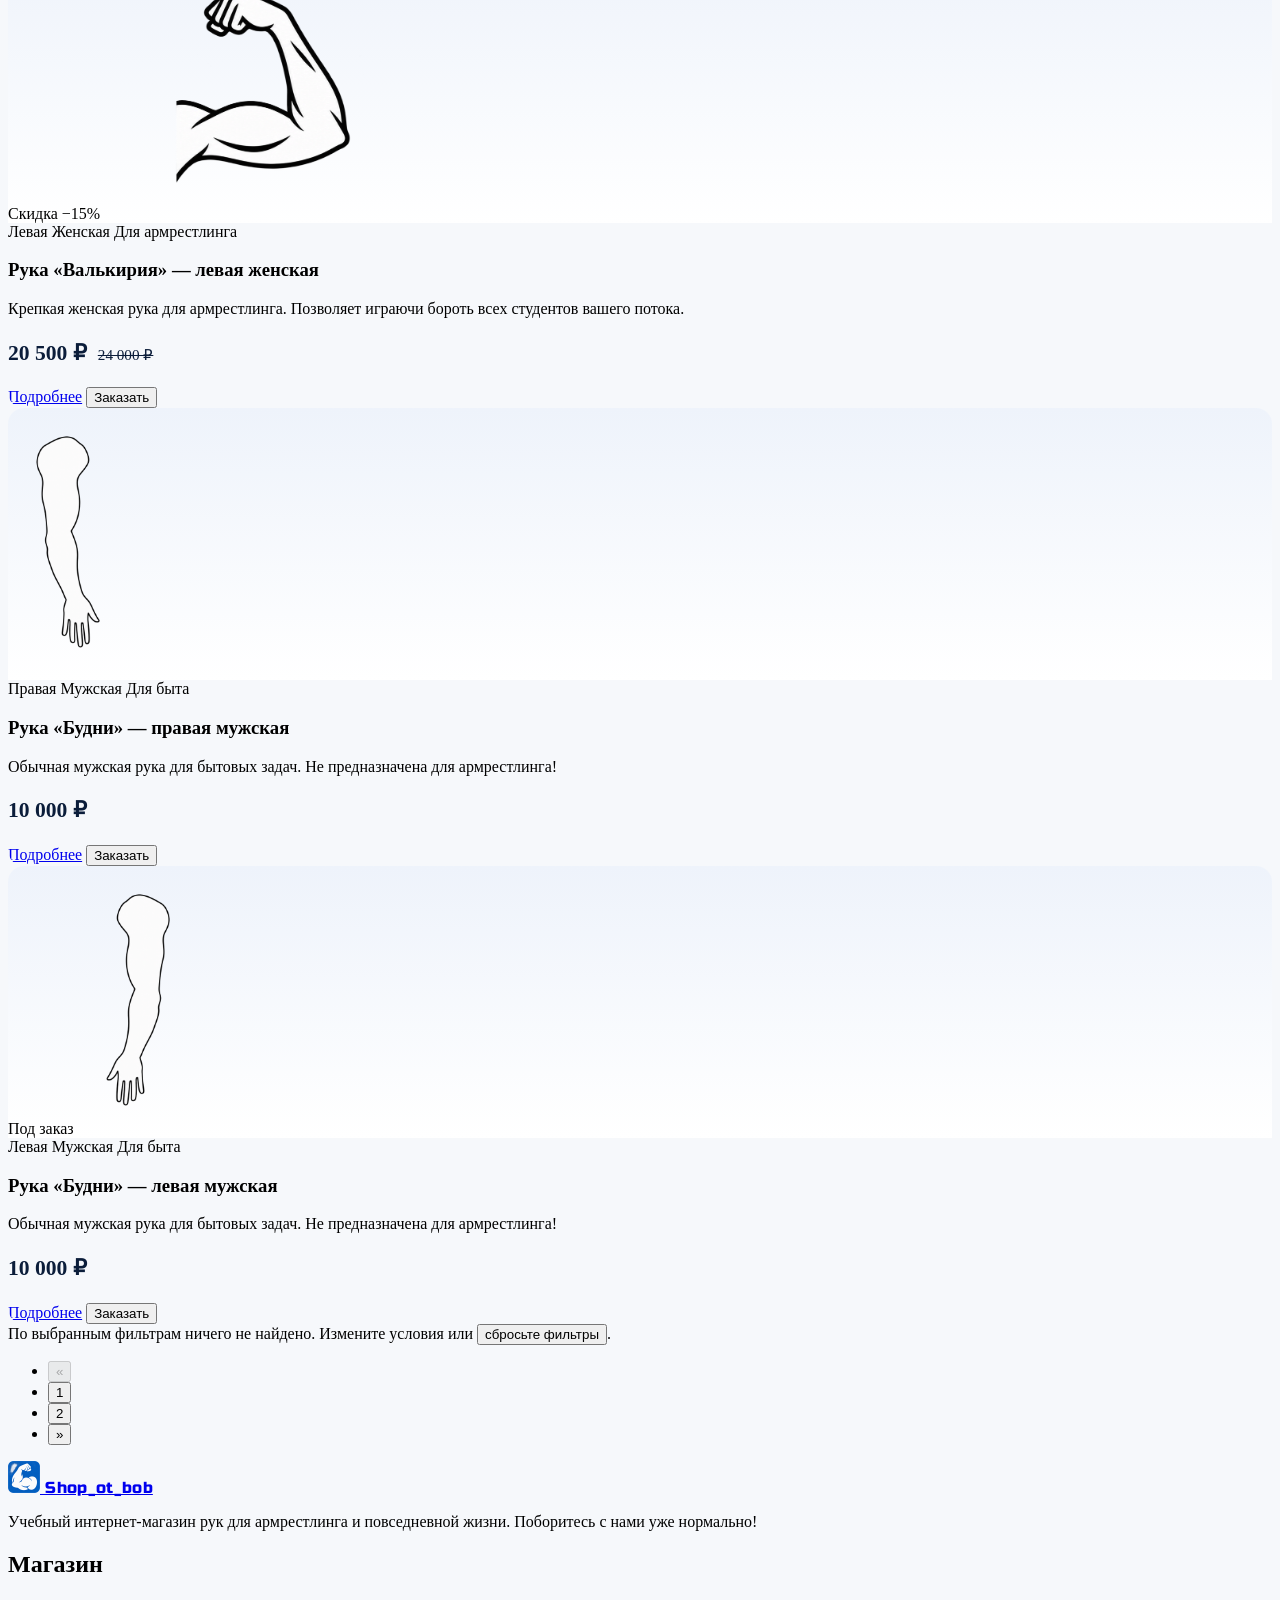
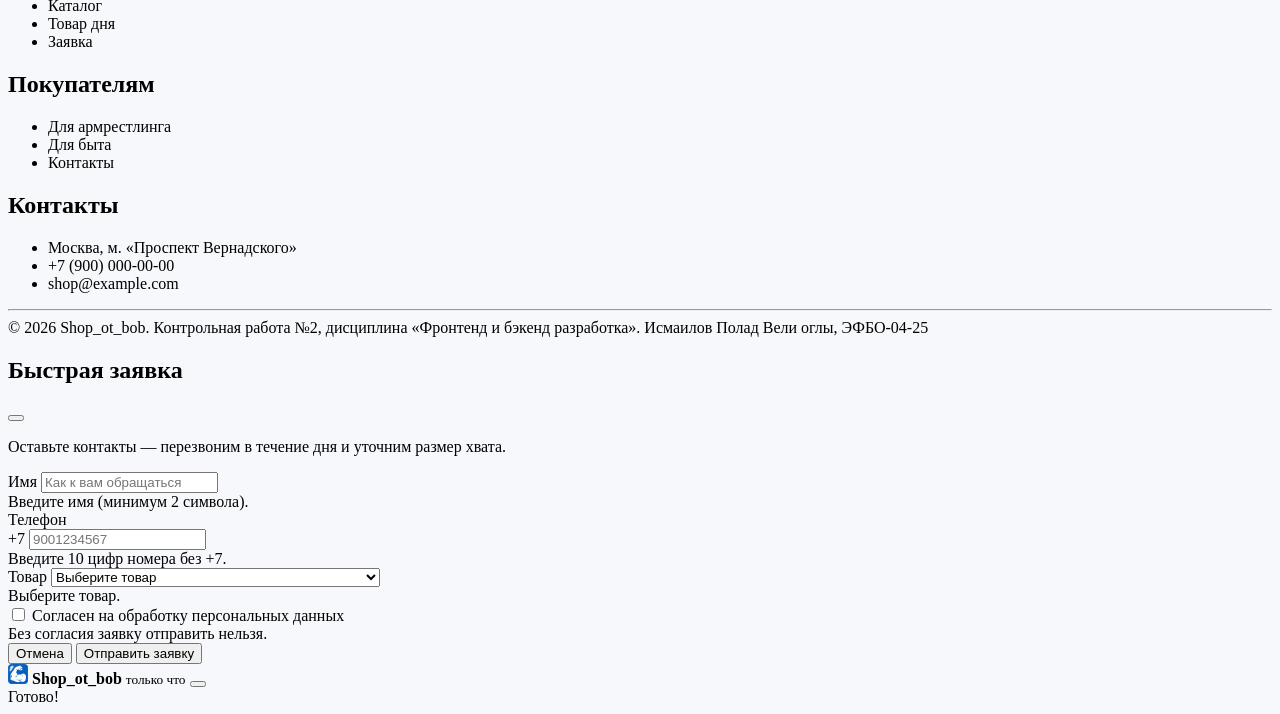
==== commit 6d3eff7c: "fix: add meta descriptions to all pages Co-Authored-By: Claude Opus 5.5 <noreply@anthropic.com> Clau" ====
--- a/catalog.html
+++ b/catalog.html
@@ -3,12 +3,13 @@
 <head>
   <meta charset="UTF-8">
   <meta name="viewport" content="width=device-width, initial-scale=1.0">
+  <meta name="description" content="Каталог Shop_ot_bob: руки для армрестлинга и для быта с фильтрами по назначению, стороне и цене.">
   <title>Каталог — Shop_ot_bob</title>
   <link rel="icon" type="image/png" href="images/logo.png">
   <link rel="preconnect" href="https://fonts.googleapis.com">
   <link rel="preconnect" href="https://fonts.gstatic.com" crossorigin>
   <link href="https://fonts.googleapis.com/css2?family=Russo+One&display=swap" rel="stylesheet">
-  <link href="https://cdn.jsdelivr.net/npm/bootstrap@5.3.8/dist/css/bootstrap.min.css" rel="stylesheet">
+  <link rel="stylesheet" href="vendor/bootstrap/css/bootstrap.min.css">
   <link rel="stylesheet" href="css/custom.css">
 </head>
 <body class="d-flex flex-column min-vh-100">
@@ -458,7 +459,7 @@
     </div>
   </div>
 
-  <script src="https://cdn.jsdelivr.net/npm/bootstrap@5.3.8/dist/js/bootstrap.bundle.min.js"></script>
+  <script src="vendor/bootstrap/js/bootstrap.bundle.min.js"></script>
   <script src="js/main.js"></script>
 </body>
 </html>
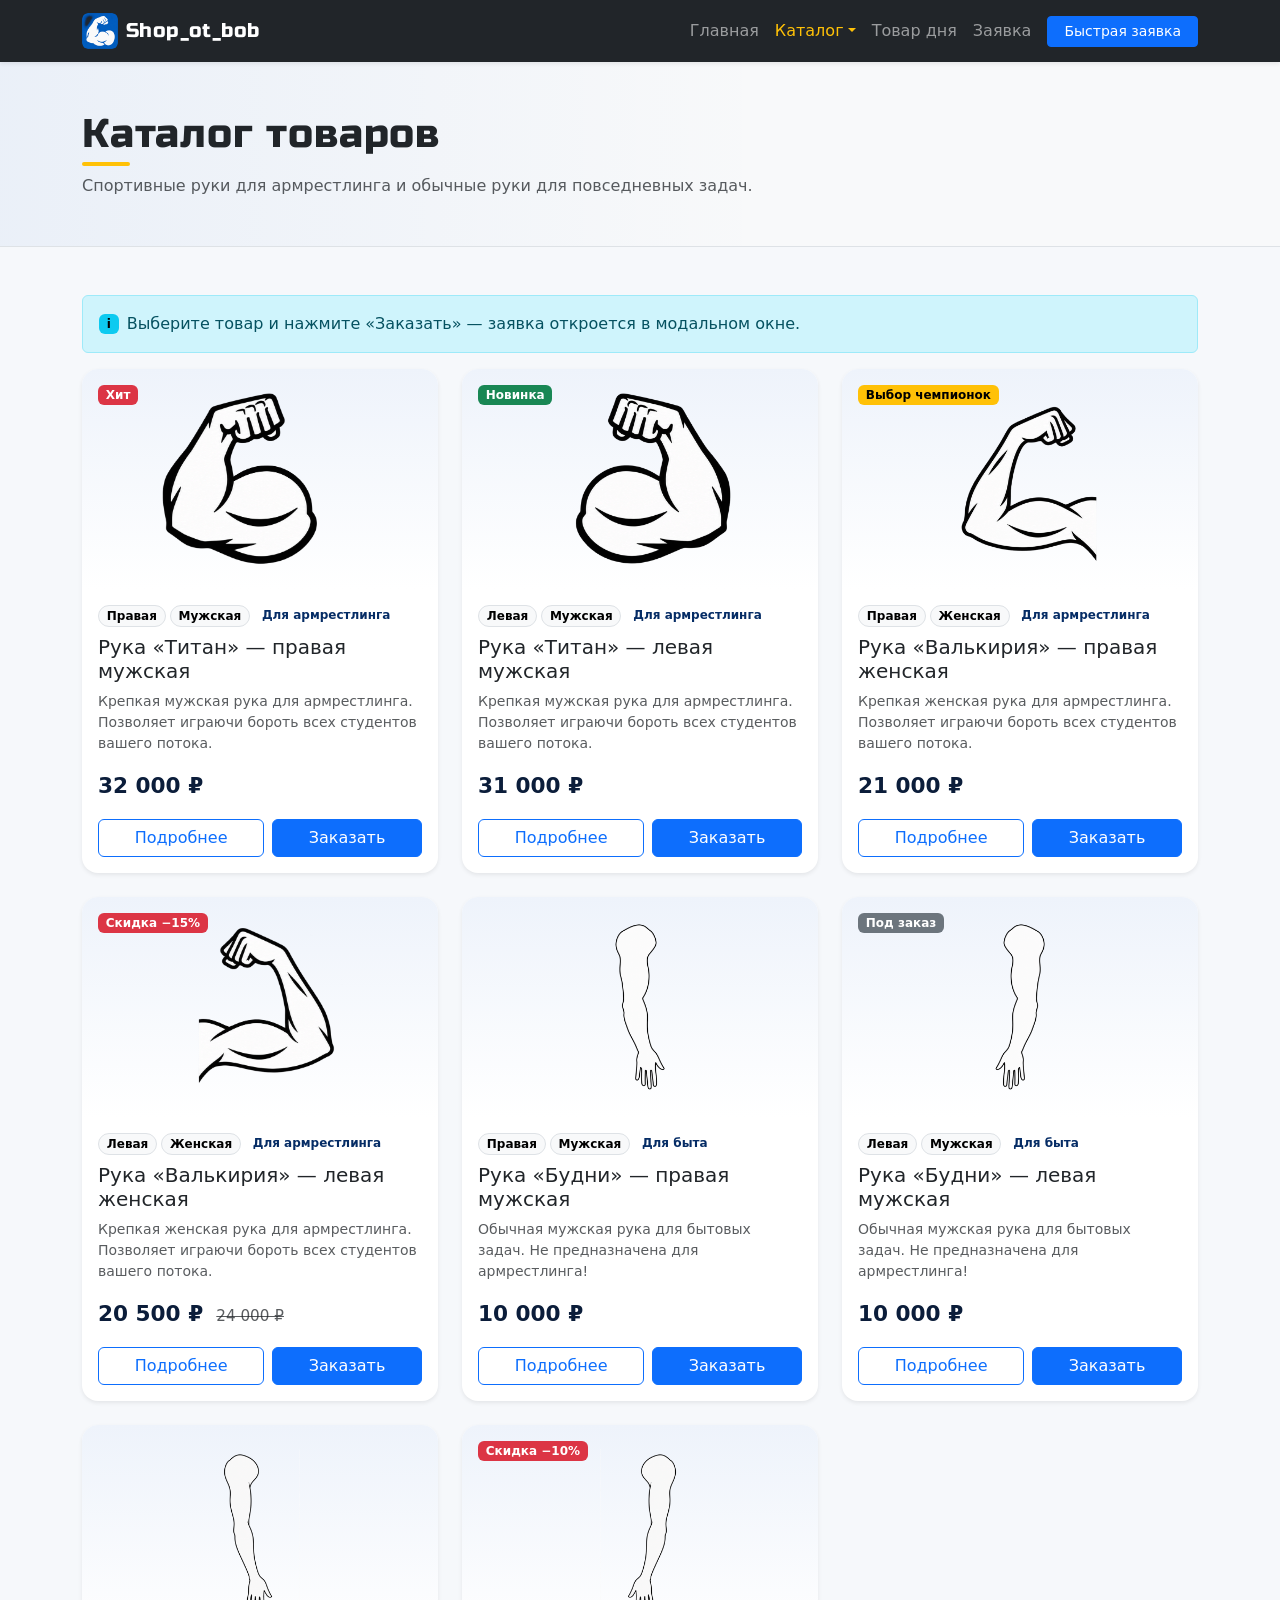
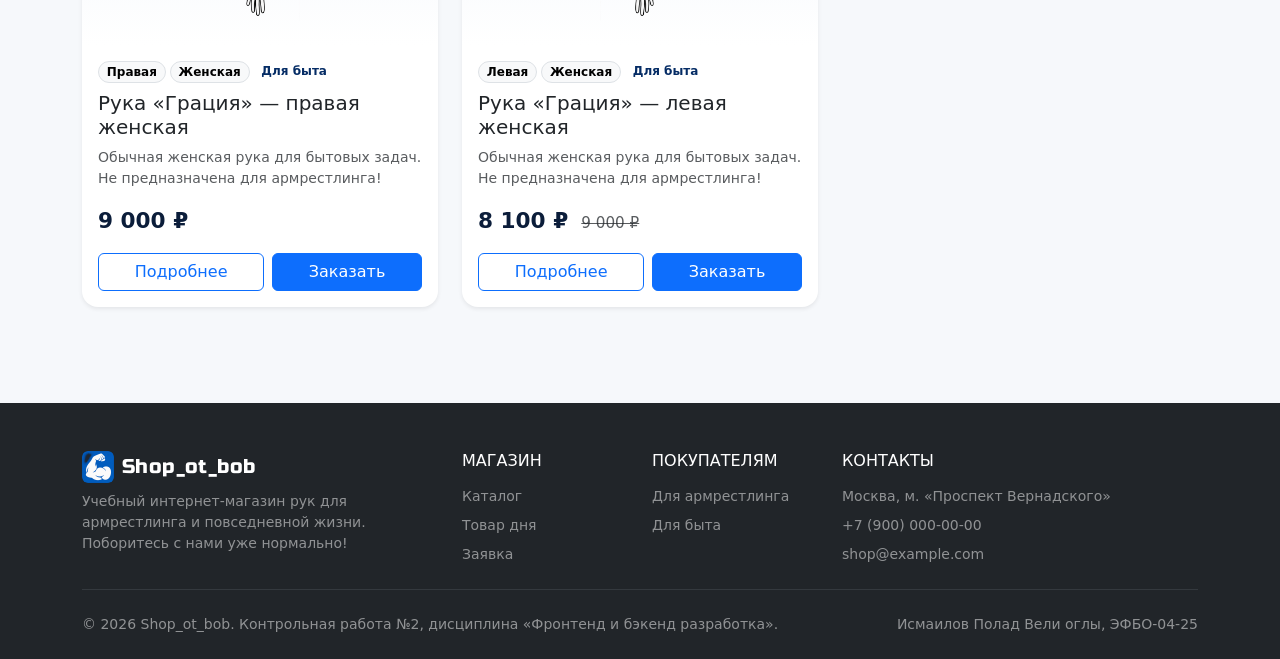
==== commit 98a35d2a: "Merge pull request #2 from prozzi2/feature/bootstrap-components Add Bootstrap components pages" ====
--- a/catalog.html
+++ b/catalog.html
@@ -3,13 +3,12 @@
 <head>
   <meta charset="UTF-8">
   <meta name="viewport" content="width=device-width, initial-scale=1.0">
-  <meta name="description" content="Каталог Shop_ot_bob: руки для армрестлинга и для быта с фильтрами по назначению, стороне и цене.">
   <title>Каталог — Shop_ot_bob</title>
   <link rel="icon" type="image/png" href="images/logo.png">
   <link rel="preconnect" href="https://fonts.googleapis.com">
   <link rel="preconnect" href="https://fonts.gstatic.com" crossorigin>
   <link href="https://fonts.googleapis.com/css2?family=Russo+One&display=swap" rel="stylesheet">
-  <link rel="stylesheet" href="vendor/bootstrap/css/bootstrap.min.css">
+  <link href="https://cdn.jsdelivr.net/npm/bootstrap@5.3.8/dist/css/bootstrap.min.css" rel="stylesheet">
   <link rel="stylesheet" href="css/custom.css">
 </head>
 <body class="d-flex flex-column min-vh-100">
@@ -37,7 +36,6 @@
           </li>
           <li class="nav-item"><a class="nav-link" href="product.html">Товар дня</a></li>
           <li class="nav-item"><a class="nav-link" href="order.html">Заявка</a></li>
-          <li class="nav-item"><a class="nav-link" href="contacts.html">Контакты</a></li>
           <li class="nav-item ms-lg-2 mt-2 mt-lg-0">
             <button type="button" class="btn btn-primary btn-sm px-3" data-bs-toggle="modal" data-bs-target="#orderModal">Быстрая заявка</button>
           </li>
@@ -50,104 +48,16 @@
   <main class="flex-grow-1">
     <section class="page-head bg-body-tertiary border-bottom py-4 py-lg-5">
       <div class="container">
-        <nav aria-label="Хлебные крошки">
-          <ol class="breadcrumb mb-2">
-            <li class="breadcrumb-item"><a href="index.html">Главная</a></li>
-            <li class="breadcrumb-item active" aria-current="page">Каталог</li>
-          </ol>
-        </nav>
         <h1 class="section-title display-6 mb-2">Каталог товаров</h1>
         <p class="text-body-secondary mb-0">Спортивные руки для армрестлинга и обычные руки для повседневных задач.</p>
       </div>
     </section>
 
     <section class="container my-4 my-lg-5">
-      <div class="row g-4">
-        <aside class="col-12 col-lg-3" aria-label="Фильтры каталога">
-          <button class="btn btn-outline-primary w-100 d-lg-none" type="button" data-bs-toggle="collapse" data-bs-target="#filtersCollapse" aria-expanded="false" aria-controls="filtersCollapse">Фильтры и поиск</button>
-          <div class="collapse d-lg-block mt-3 mt-lg-0" id="filtersCollapse">
-            <form id="filterForm" class="card card-body shadow-sm filter-panel" role="search">
-              <label for="filter-search" class="form-label fw-semibold">Поиск</label>
-              <div class="input-group mb-4">
-                <span class="input-group-text">Найти</span>
-                <input id="filter-search" name="search" type="search" class="form-control" placeholder="Титан, Грация…">
-              </div>
-
-              <fieldset class="mb-4">
-                <legend class="fs-6 fw-semibold">Назначение</legend>
-                <div class="form-check">
-                  <input class="form-check-input" type="checkbox" name="category" value="sport" id="cat-sport" checked>
-                  <label class="form-check-label" for="cat-sport">Для армрестлинга</label>
-                </div>
-                <div class="form-check">
-                  <input class="form-check-input" type="checkbox" name="category" value="daily" id="cat-daily" checked>
-                  <label class="form-check-label" for="cat-daily">Для быта</label>
-                </div>
-              </fieldset>
-
-              <fieldset class="mb-4">
-                <legend class="fs-6 fw-semibold">Сторона</legend>
-                <div class="btn-group w-100" role="group" aria-label="Выбор стороны">
-                  <input type="radio" class="btn-check" name="side" id="side-all" value="all" checked>
-                  <label class="btn btn-outline-primary btn-sm" for="side-all">Любая</label>
-                  <input type="radio" class="btn-check" name="side" id="side-right" value="right">
-                  <label class="btn btn-outline-primary btn-sm" for="side-right">Правая</label>
-                  <input type="radio" class="btn-check" name="side" id="side-left" value="left">
-                  <label class="btn btn-outline-primary btn-sm" for="side-left">Левая</label>
-                </div>
-              </fieldset>
-
-              <fieldset class="mb-4">
-                <legend class="fs-6 fw-semibold">Пол</legend>
-                <div class="form-check">
-                  <input class="form-check-input" type="radio" name="gender" value="all" id="gender-all" checked>
-                  <label class="form-check-label" for="gender-all">Все</label>
-                </div>
-                <div class="form-check">
-                  <input class="form-check-input" type="radio" name="gender" value="m" id="gender-m">
-                  <label class="form-check-label" for="gender-m">Мужские</label>
-                </div>
-                <div class="form-check">
-                  <input class="form-check-input" type="radio" name="gender" value="f" id="gender-f">
-                  <label class="form-check-label" for="gender-f">Женские</label>
-                </div>
-              </fieldset>
-
-              <div class="mb-4">
-                <label for="filter-price" class="form-label fw-semibold d-flex justify-content-between">
-                  <span>Цена до</span>
-                  <output id="priceOutput" for="filter-price">32&nbsp;000&nbsp;₽</output>
-                </label>
-                <input id="filter-price" name="price" type="range" class="form-range" min="8000" max="32000" step="500" value="32000">
-              </div>
-
-              <div class="form-check form-switch mb-4">
-                <input class="form-check-input" type="checkbox" role="switch" name="stock" id="filter-stock">
-                <label class="form-check-label" for="filter-stock">Только в наличии</label>
-              </div>
-
-              <button type="reset" class="btn btn-outline-secondary w-100">Сбросить фильтры</button>
-            </form>
-          </div>
-        </aside>
-
-        <div class="col-12 col-lg-9">
           <div class="alert alert-info d-flex align-items-center gap-2" role="alert">
             <span class="badge text-bg-info">i</span>
             <span>Выберите товар и нажмите «Заказать» — заявка откроется в модальном окне.</span>
           </div>
-          <div class="d-flex flex-column flex-sm-row justify-content-between align-items-sm-center gap-2 mb-3">
-            <p id="resultCount" class="mb-0 text-body-secondary" aria-live="polite">Найдено товаров: 8</p>
-            <div class="d-flex align-items-center gap-2">
-              <label for="sortSelect" class="small text-nowrap">Сортировка</label>
-              <select id="sortSelect" class="form-select form-select-sm">
-                <option value="default" selected>По популярности</option>
-                <option value="price-asc">Сначала дешевле</option>
-                <option value="price-desc">Сначала дороже</option>
-                <option value="name">По названию</option>
-              </select>
-            </div>
-          </div>
           <div class="row g-4" id="catalogGrid">
             <div class="col-12 col-sm-6 col-xl-4 product-col" data-id="1" data-name="Рука «Титан» — правая мужская" data-price="32000" data-category="sport" data-gender="m" data-side="right" data-stock="yes">
               <article class="card product-card h-100 shadow-sm">
@@ -340,14 +250,6 @@
               </article>
             </div>
           </div>
-          <div id="emptyAlert" class="alert alert-warning mt-3 d-none" role="alert">
-            По выбранным фильтрам ничего не найдено. Измените условия или <button type="button" class="btn btn-link alert-link p-0 align-baseline" id="emptyReset">сбросьте фильтры</button>.
-          </div>
-          <nav aria-label="Страницы каталога" class="mt-4">
-            <ul class="pagination justify-content-center mb-0" id="catalogPagination"></ul>
-          </nav>
-        </div>
-      </div>
     </section>
   </main>
 
@@ -374,7 +276,6 @@
           <ul class="list-unstyled small mb-0">
             <li class="mb-2"><a class="footer-link" href="catalog.html?category=sport">Для армрестлинга</a></li>
             <li class="mb-2"><a class="footer-link" href="catalog.html?category=daily">Для быта</a></li>
-            <li><a class="footer-link" href="contacts.html">Контакты</a></li>
           </ul>
         </div>
         <div class="col-12 col-lg-4">
@@ -397,7 +298,7 @@
   <div class="modal fade" id="orderModal" tabindex="-1" aria-labelledby="orderModalLabel" aria-hidden="true">
     <div class="modal-dialog modal-dialog-centered">
       <div class="modal-content">
-        <form id="quickOrderForm" class="needs-validation" action="#" method="post" novalidate>
+        <form id="quickOrderForm" action="#" method="post">
           <div class="modal-header">
             <h2 class="modal-title fs-5" id="orderModalLabel">Быстрая заявка</h2>
             <button type="button" class="btn-close" data-bs-dismiss="modal" aria-label="Закрыть"></button>
@@ -407,14 +308,12 @@
             <div class="mb-3">
               <label for="quick-name" class="form-label">Имя</label>
               <input id="quick-name" name="name" type="text" class="form-control" placeholder="Как к вам обращаться" minlength="2" autocomplete="given-name" required>
-              <div class="invalid-feedback">Введите имя (минимум 2 символа).</div>
             </div>
             <div class="mb-3">
               <label for="quick-phone" class="form-label">Телефон</label>
               <div class="input-group has-validation">
                 <span class="input-group-text">+7</span>
                 <input id="quick-phone" name="phone" type="tel" inputmode="numeric" class="form-control" placeholder="9001234567" pattern="[0-9]{10}" autocomplete="tel-national" required>
-                <div class="invalid-feedback">Введите 10 цифр номера без +7.</div>
               </div>
             </div>
             <div class="mb-3">
@@ -430,12 +329,10 @@
                 <option value="7" data-price="9000">Рука «Грация» — правая женская — 9 000 ₽</option>
                 <option value="8" data-price="8100">Рука «Грация» — левая женская — 8 100 ₽</option>
               </select>
-              <div class="invalid-feedback">Выберите товар.</div>
             </div>
             <div class="form-check">
               <input id="quick-agree" name="agreement" type="checkbox" class="form-check-input" required>
               <label for="quick-agree" class="form-check-label">Согласен на обработку персональных данных</label>
-              <div class="invalid-feedback">Без согласия заявку отправить нельзя.</div>
             </div>
           </div>
           <div class="modal-footer">
@@ -447,19 +344,6 @@
     </div>
   </div>
 
-  <div class="toast-container position-fixed bottom-0 end-0 p-3">
-    <div id="appToast" class="toast" role="status" aria-live="polite" aria-atomic="true">
-      <div class="toast-header">
-        <img src="images/logo.png" class="rounded me-2" alt="" width="20" height="20">
-        <strong class="me-auto">Shop_ot_bob</strong>
-        <small>только что</small>
-        <button type="button" class="btn-close" data-bs-dismiss="toast" aria-label="Закрыть"></button>
-      </div>
-      <div class="toast-body" id="appToastBody">Готово!</div>
-    </div>
-  </div>
-
-  <script src="vendor/bootstrap/js/bootstrap.bundle.min.js"></script>
-  <script src="js/main.js"></script>
+  <script src="https://cdn.jsdelivr.net/npm/bootstrap@5.3.8/dist/js/bootstrap.bundle.min.js"></script>
 </body>
 </html>
--- a/css/custom.css
+++ b/css/custom.css
@@ -145,116 +145,3 @@
 .accordion-button:not(.collapsed) {
   background-color: var(--bs-primary-bg-subtle);
 }
-
-.filter-panel {
-  border: 0;
-  border-radius: var(--shop-radius);
-}
-
-.promo-slide {
-  min-height: 300px;
-  color: #fff;
-}
-
-.promo-slide--red {
-  background: linear-gradient(120deg, #b02a37, #e35d6a);
-}
-
-.promo-slide--blue {
-  background: linear-gradient(120deg, #0a3d91, var(--shop-blue));
-}
-
-.promo-slide--dark {
-  background: linear-gradient(120deg, var(--shop-dark), #2b3f63);
-}
-
-.promo-slide__img {
-  max-height: 240px;
-  max-width: 100%;
-  filter: drop-shadow(0 0.75rem 1.5rem rgba(0, 0, 0, 0.35));
-}
-
-.promo-carousel .carousel-indicators {
-  margin-bottom: 0.75rem;
-}
-
-.promo-carousel .carousel-control-prev,
-.promo-carousel .carousel-control-next {
-  width: 3rem;
-}
-
-.step__num {
-  display: flex;
-  align-items: center;
-  justify-content: center;
-  width: 3rem;
-  height: 3rem;
-  border-radius: 50%;
-  background-color: var(--shop-accent);
-  color: var(--shop-dark);
-  font-family: "Russo One", system-ui, sans-serif;
-  font-size: 1.25rem;
-}
-
-.cta {
-  background:
-    radial-gradient(circle at 10% 120%, rgba(255, 193, 7, 0.35), transparent 45%),
-    linear-gradient(120deg, var(--shop-blue), #0a3d91);
-}
-
-.order-summary {
-  top: 5.5rem;
-  border: 0;
-  border-radius: var(--shop-radius);
-  overflow: hidden;
-}
-
-.order-summary__img {
-  object-fit: contain;
-}
-
-.founder__img {
-  max-height: 180px;
-}
-
-.map-frame iframe {
-  border: 0;
-}
-
-.product-col.is-entering {
-  animation: card-in 0.25s ease both;
-}
-
-@keyframes card-in {
-  from {
-    opacity: 0;
-    transform: translateY(8px);
-  }
-  to {
-    opacity: 1;
-    transform: none;
-  }
-}
-
-@media (max-width: 575.98px) {
-  .hero__media {
-    transform: none;
-  }
-
-  .promo-slide {
-    min-height: 260px;
-  }
-
-  .map-frame.ratio-21x9 {
-    --bs-aspect-ratio: 75%;
-  }
-}
-
-@media (prefers-reduced-motion: reduce) {
-  .feature,
-  .product-card,
-  .product-col.is-entering {
-    transition: none;
-    animation: none;
-  }
-}
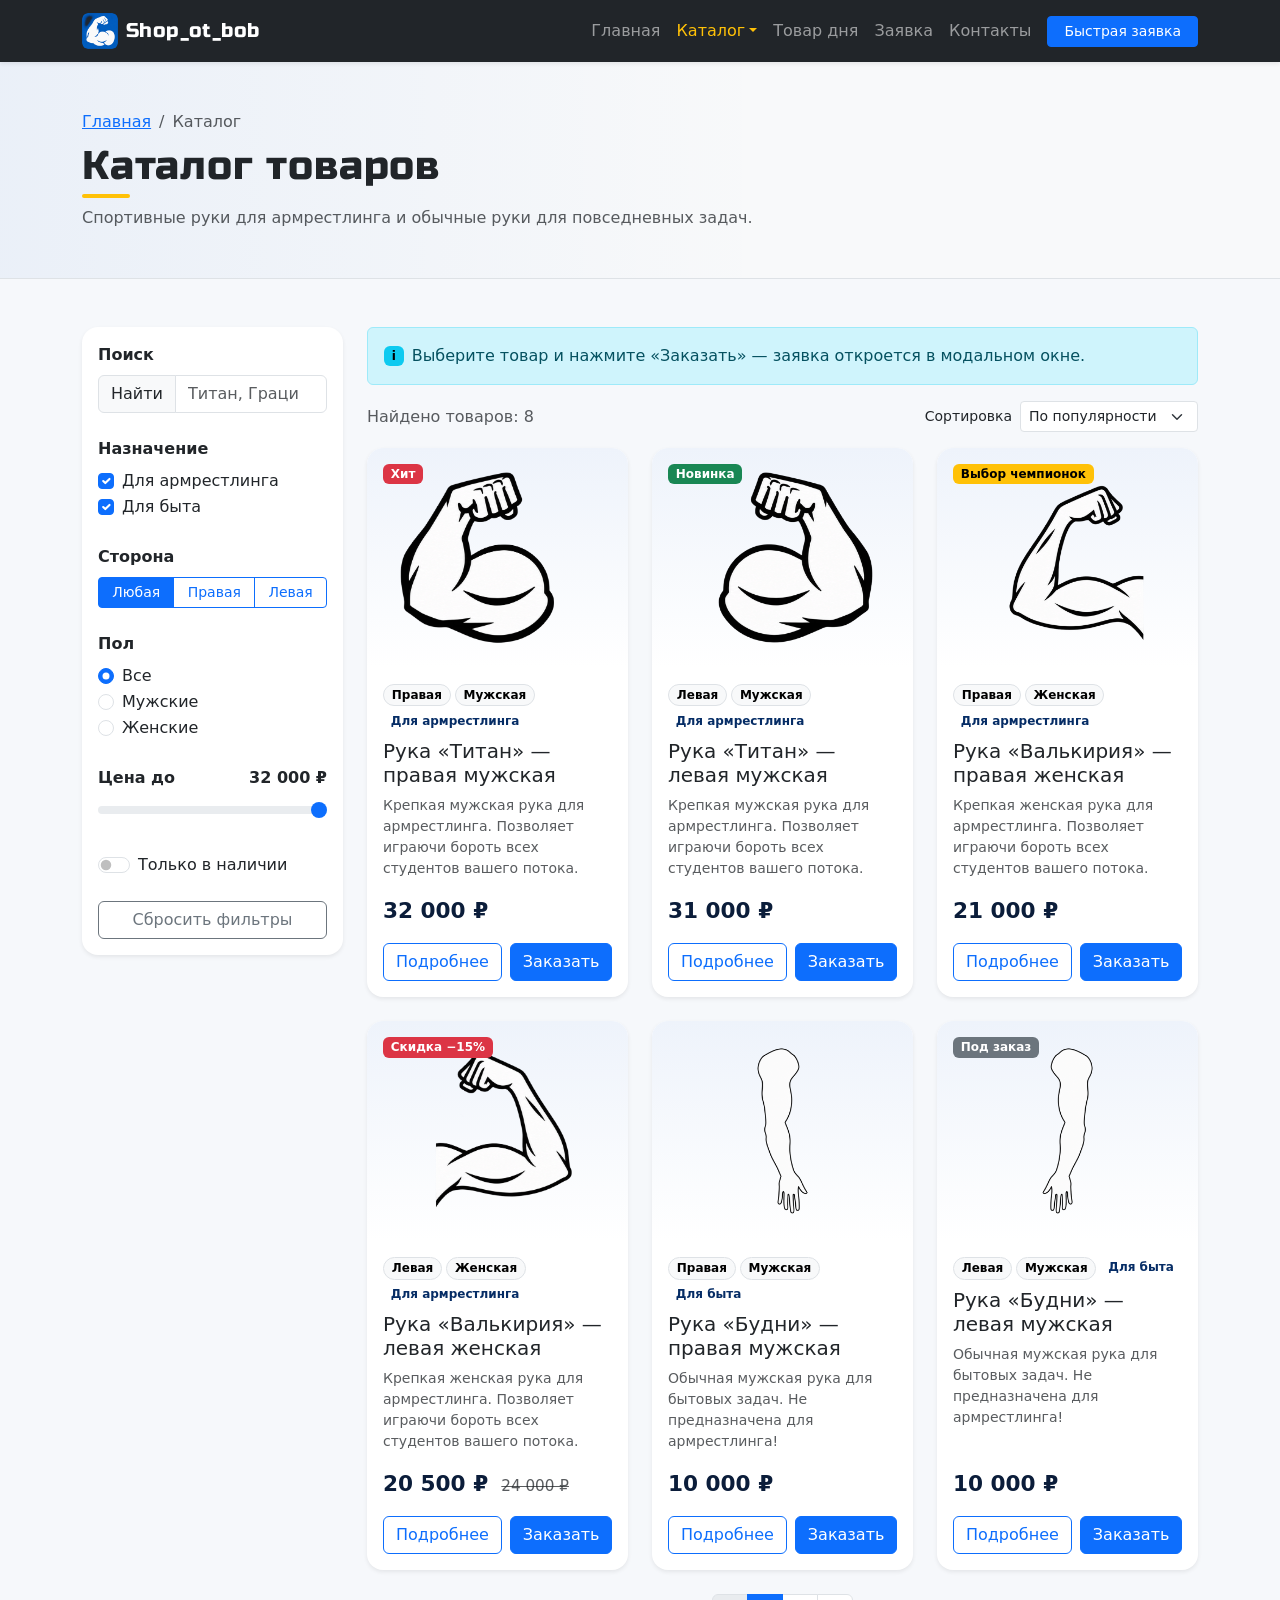
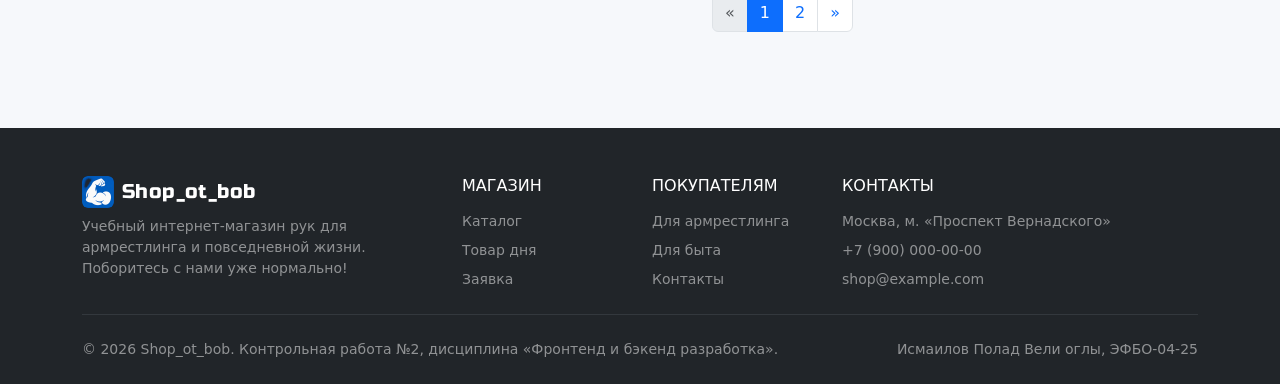
==== commit bcff401d: "Merge pull request #3 from prozzi2/feature/kr2-improvements Add self-made improvements" ====
--- a/catalog.html
+++ b/catalog.html
@@ -36,6 +36,7 @@
           </li>
           <li class="nav-item"><a class="nav-link" href="product.html">Товар дня</a></li>
           <li class="nav-item"><a class="nav-link" href="order.html">Заявка</a></li>
+          <li class="nav-item"><a class="nav-link" href="contacts.html">Контакты</a></li>
           <li class="nav-item ms-lg-2 mt-2 mt-lg-0">
             <button type="button" class="btn btn-primary btn-sm px-3" data-bs-toggle="modal" data-bs-target="#orderModal">Быстрая заявка</button>
           </li>
@@ -48,16 +49,104 @@
   <main class="flex-grow-1">
     <section class="page-head bg-body-tertiary border-bottom py-4 py-lg-5">
       <div class="container">
+        <nav aria-label="Хлебные крошки">
+          <ol class="breadcrumb mb-2">
+            <li class="breadcrumb-item"><a href="index.html">Главная</a></li>
+            <li class="breadcrumb-item active" aria-current="page">Каталог</li>
+          </ol>
+        </nav>
         <h1 class="section-title display-6 mb-2">Каталог товаров</h1>
         <p class="text-body-secondary mb-0">Спортивные руки для армрестлинга и обычные руки для повседневных задач.</p>
       </div>
     </section>
 
     <section class="container my-4 my-lg-5">
+      <div class="row g-4">
+        <aside class="col-12 col-lg-3" aria-label="Фильтры каталога">
+          <button class="btn btn-outline-primary w-100 d-lg-none" type="button" data-bs-toggle="collapse" data-bs-target="#filtersCollapse" aria-expanded="false" aria-controls="filtersCollapse">Фильтры и поиск</button>
+          <div class="collapse d-lg-block mt-3 mt-lg-0" id="filtersCollapse">
+            <form id="filterForm" class="card card-body shadow-sm filter-panel" role="search">
+              <label for="filter-search" class="form-label fw-semibold">Поиск</label>
+              <div class="input-group mb-4">
+                <span class="input-group-text">Найти</span>
+                <input id="filter-search" name="search" type="search" class="form-control" placeholder="Титан, Грация…">
+              </div>
+
+              <fieldset class="mb-4">
+                <legend class="fs-6 fw-semibold">Назначение</legend>
+                <div class="form-check">
+                  <input class="form-check-input" type="checkbox" name="category" value="sport" id="cat-sport" checked>
+                  <label class="form-check-label" for="cat-sport">Для армрестлинга</label>
+                </div>
+                <div class="form-check">
+                  <input class="form-check-input" type="checkbox" name="category" value="daily" id="cat-daily" checked>
+                  <label class="form-check-label" for="cat-daily">Для быта</label>
+                </div>
+              </fieldset>
+
+              <fieldset class="mb-4">
+                <legend class="fs-6 fw-semibold">Сторона</legend>
+                <div class="btn-group w-100" role="group" aria-label="Выбор стороны">
+                  <input type="radio" class="btn-check" name="side" id="side-all" value="all" checked>
+                  <label class="btn btn-outline-primary btn-sm" for="side-all">Любая</label>
+                  <input type="radio" class="btn-check" name="side" id="side-right" value="right">
+                  <label class="btn btn-outline-primary btn-sm" for="side-right">Правая</label>
+                  <input type="radio" class="btn-check" name="side" id="side-left" value="left">
+                  <label class="btn btn-outline-primary btn-sm" for="side-left">Левая</label>
+                </div>
+              </fieldset>
+
+              <fieldset class="mb-4">
+                <legend class="fs-6 fw-semibold">Пол</legend>
+                <div class="form-check">
+                  <input class="form-check-input" type="radio" name="gender" value="all" id="gender-all" checked>
+                  <label class="form-check-label" for="gender-all">Все</label>
+                </div>
+                <div class="form-check">
+                  <input class="form-check-input" type="radio" name="gender" value="m" id="gender-m">
+                  <label class="form-check-label" for="gender-m">Мужские</label>
+                </div>
+                <div class="form-check">
+                  <input class="form-check-input" type="radio" name="gender" value="f" id="gender-f">
+                  <label class="form-check-label" for="gender-f">Женские</label>
+                </div>
+              </fieldset>
+
+              <div class="mb-4">
+                <label for="filter-price" class="form-label fw-semibold d-flex justify-content-between">
+                  <span>Цена до</span>
+                  <output id="priceOutput" for="filter-price">32&nbsp;000&nbsp;₽</output>
+                </label>
+                <input id="filter-price" name="price" type="range" class="form-range" min="8000" max="32000" step="500" value="32000">
+              </div>
+
+              <div class="form-check form-switch mb-4">
+                <input class="form-check-input" type="checkbox" role="switch" name="stock" id="filter-stock">
+                <label class="form-check-label" for="filter-stock">Только в наличии</label>
+              </div>
+
+              <button type="reset" class="btn btn-outline-secondary w-100">Сбросить фильтры</button>
+            </form>
+          </div>
+        </aside>
+
+        <div class="col-12 col-lg-9">
           <div class="alert alert-info d-flex align-items-center gap-2" role="alert">
             <span class="badge text-bg-info">i</span>
             <span>Выберите товар и нажмите «Заказать» — заявка откроется в модальном окне.</span>
           </div>
+          <div class="d-flex flex-column flex-sm-row justify-content-between align-items-sm-center gap-2 mb-3">
+            <p id="resultCount" class="mb-0 text-body-secondary" aria-live="polite">Найдено товаров: 8</p>
+            <div class="d-flex align-items-center gap-2">
+              <label for="sortSelect" class="small text-nowrap">Сортировка</label>
+              <select id="sortSelect" class="form-select form-select-sm">
+                <option value="default" selected>По популярности</option>
+                <option value="price-asc">Сначала дешевле</option>
+                <option value="price-desc">Сначала дороже</option>
+                <option value="name">По названию</option>
+              </select>
+            </div>
+          </div>
           <div class="row g-4" id="catalogGrid">
             <div class="col-12 col-sm-6 col-xl-4 product-col" data-id="1" data-name="Рука «Титан» — правая мужская" data-price="32000" data-category="sport" data-gender="m" data-side="right" data-stock="yes">
               <article class="card product-card h-100 shadow-sm">
@@ -250,6 +339,14 @@
               </article>
             </div>
           </div>
+          <div id="emptyAlert" class="alert alert-warning mt-3 d-none" role="alert">
+            По выбранным фильтрам ничего не найдено. Измените условия или <button type="button" class="btn btn-link alert-link p-0 align-baseline" id="emptyReset">сбросьте фильтры</button>.
+          </div>
+          <nav aria-label="Страницы каталога" class="mt-4">
+            <ul class="pagination justify-content-center mb-0" id="catalogPagination"></ul>
+          </nav>
+        </div>
+      </div>
     </section>
   </main>
 
@@ -276,6 +373,7 @@
           <ul class="list-unstyled small mb-0">
             <li class="mb-2"><a class="footer-link" href="catalog.html?category=sport">Для армрестлинга</a></li>
             <li class="mb-2"><a class="footer-link" href="catalog.html?category=daily">Для быта</a></li>
+            <li><a class="footer-link" href="contacts.html">Контакты</a></li>
           </ul>
         </div>
         <div class="col-12 col-lg-4">
@@ -298,7 +396,7 @@
   <div class="modal fade" id="orderModal" tabindex="-1" aria-labelledby="orderModalLabel" aria-hidden="true">
     <div class="modal-dialog modal-dialog-centered">
       <div class="modal-content">
-        <form id="quickOrderForm" action="#" method="post">
+        <form id="quickOrderForm" class="needs-validation" action="#" method="post" novalidate>
           <div class="modal-header">
             <h2 class="modal-title fs-5" id="orderModalLabel">Быстрая заявка</h2>
             <button type="button" class="btn-close" data-bs-dismiss="modal" aria-label="Закрыть"></button>
@@ -308,12 +406,14 @@
             <div class="mb-3">
               <label for="quick-name" class="form-label">Имя</label>
               <input id="quick-name" name="name" type="text" class="form-control" placeholder="Как к вам обращаться" minlength="2" autocomplete="given-name" required>
+              <div class="invalid-feedback">Введите имя (минимум 2 символа).</div>
             </div>
             <div class="mb-3">
               <label for="quick-phone" class="form-label">Телефон</label>
               <div class="input-group has-validation">
                 <span class="input-group-text">+7</span>
                 <input id="quick-phone" name="phone" type="tel" inputmode="numeric" class="form-control" placeholder="9001234567" pattern="[0-9]{10}" autocomplete="tel-national" required>
+                <div class="invalid-feedback">Введите 10 цифр номера без +7.</div>
               </div>
             </div>
             <div class="mb-3">
@@ -329,10 +429,12 @@
                 <option value="7" data-price="9000">Рука «Грация» — правая женская — 9 000 ₽</option>
                 <option value="8" data-price="8100">Рука «Грация» — левая женская — 8 100 ₽</option>
               </select>
+              <div class="invalid-feedback">Выберите товар.</div>
             </div>
             <div class="form-check">
               <input id="quick-agree" name="agreement" type="checkbox" class="form-check-input" required>
               <label for="quick-agree" class="form-check-label">Согласен на обработку персональных данных</label>
+              <div class="invalid-feedback">Без согласия заявку отправить нельзя.</div>
             </div>
           </div>
           <div class="modal-footer">
@@ -344,6 +446,19 @@
     </div>
   </div>
 
+  <div class="toast-container position-fixed bottom-0 end-0 p-3">
+    <div id="appToast" class="toast" role="status" aria-live="polite" aria-atomic="true">
+      <div class="toast-header">
+        <img src="images/logo.png" class="rounded me-2" alt="" width="20" height="20">
+        <strong class="me-auto">Shop_ot_bob</strong>
+        <small>только что</small>
+        <button type="button" class="btn-close" data-bs-dismiss="toast" aria-label="Закрыть"></button>
+      </div>
+      <div class="toast-body" id="appToastBody">Готово!</div>
+    </div>
+  </div>
+
   <script src="https://cdn.jsdelivr.net/npm/bootstrap@5.3.8/dist/js/bootstrap.bundle.min.js"></script>
+  <script src="js/main.js"></script>
 </body>
 </html>
--- a/css/custom.css
+++ b/css/custom.css
@@ -145,3 +145,116 @@
 .accordion-button:not(.collapsed) {
   background-color: var(--bs-primary-bg-subtle);
 }
+
+.filter-panel {
+  border: 0;
+  border-radius: var(--shop-radius);
+}
+
+.promo-slide {
+  min-height: 300px;
+  color: #fff;
+}
+
+.promo-slide--red {
+  background: linear-gradient(120deg, #b02a37, #e35d6a);
+}
+
+.promo-slide--blue {
+  background: linear-gradient(120deg, #0a3d91, var(--shop-blue));
+}
+
+.promo-slide--dark {
+  background: linear-gradient(120deg, var(--shop-dark), #2b3f63);
+}
+
+.promo-slide__img {
+  max-height: 240px;
+  max-width: 100%;
+  filter: drop-shadow(0 0.75rem 1.5rem rgba(0, 0, 0, 0.35));
+}
+
+.promo-carousel .carousel-indicators {
+  margin-bottom: 0.75rem;
+}
+
+.promo-carousel .carousel-control-prev,
+.promo-carousel .carousel-control-next {
+  width: 3rem;
+}
+
+.step__num {
+  display: flex;
+  align-items: center;
+  justify-content: center;
+  width: 3rem;
+  height: 3rem;
+  border-radius: 50%;
+  background-color: var(--shop-accent);
+  color: var(--shop-dark);
+  font-family: "Russo One", system-ui, sans-serif;
+  font-size: 1.25rem;
+}
+
+.cta {
+  background:
+    radial-gradient(circle at 10% 120%, rgba(255, 193, 7, 0.35), transparent 45%),
+    linear-gradient(120deg, var(--shop-blue), #0a3d91);
+}
+
+.order-summary {
+  top: 5.5rem;
+  border: 0;
+  border-radius: var(--shop-radius);
+  overflow: hidden;
+}
+
+.order-summary__img {
+  object-fit: contain;
+}
+
+.founder__img {
+  max-height: 180px;
+}
+
+.map-frame iframe {
+  border: 0;
+}
+
+.product-col.is-entering {
+  animation: card-in 0.25s ease both;
+}
+
+@keyframes card-in {
+  from {
+    opacity: 0;
+    transform: translateY(8px);
+  }
+  to {
+    opacity: 1;
+    transform: none;
+  }
+}
+
+@media (max-width: 575.98px) {
+  .hero__media {
+    transform: none;
+  }
+
+  .promo-slide {
+    min-height: 260px;
+  }
+
+  .map-frame.ratio-21x9 {
+    --bs-aspect-ratio: 75%;
+  }
+}
+
+@media (prefers-reduced-motion: reduce) {
+  .feature,
+  .product-card,
+  .product-col.is-entering {
+    transition: none;
+    animation: none;
+  }
+}
